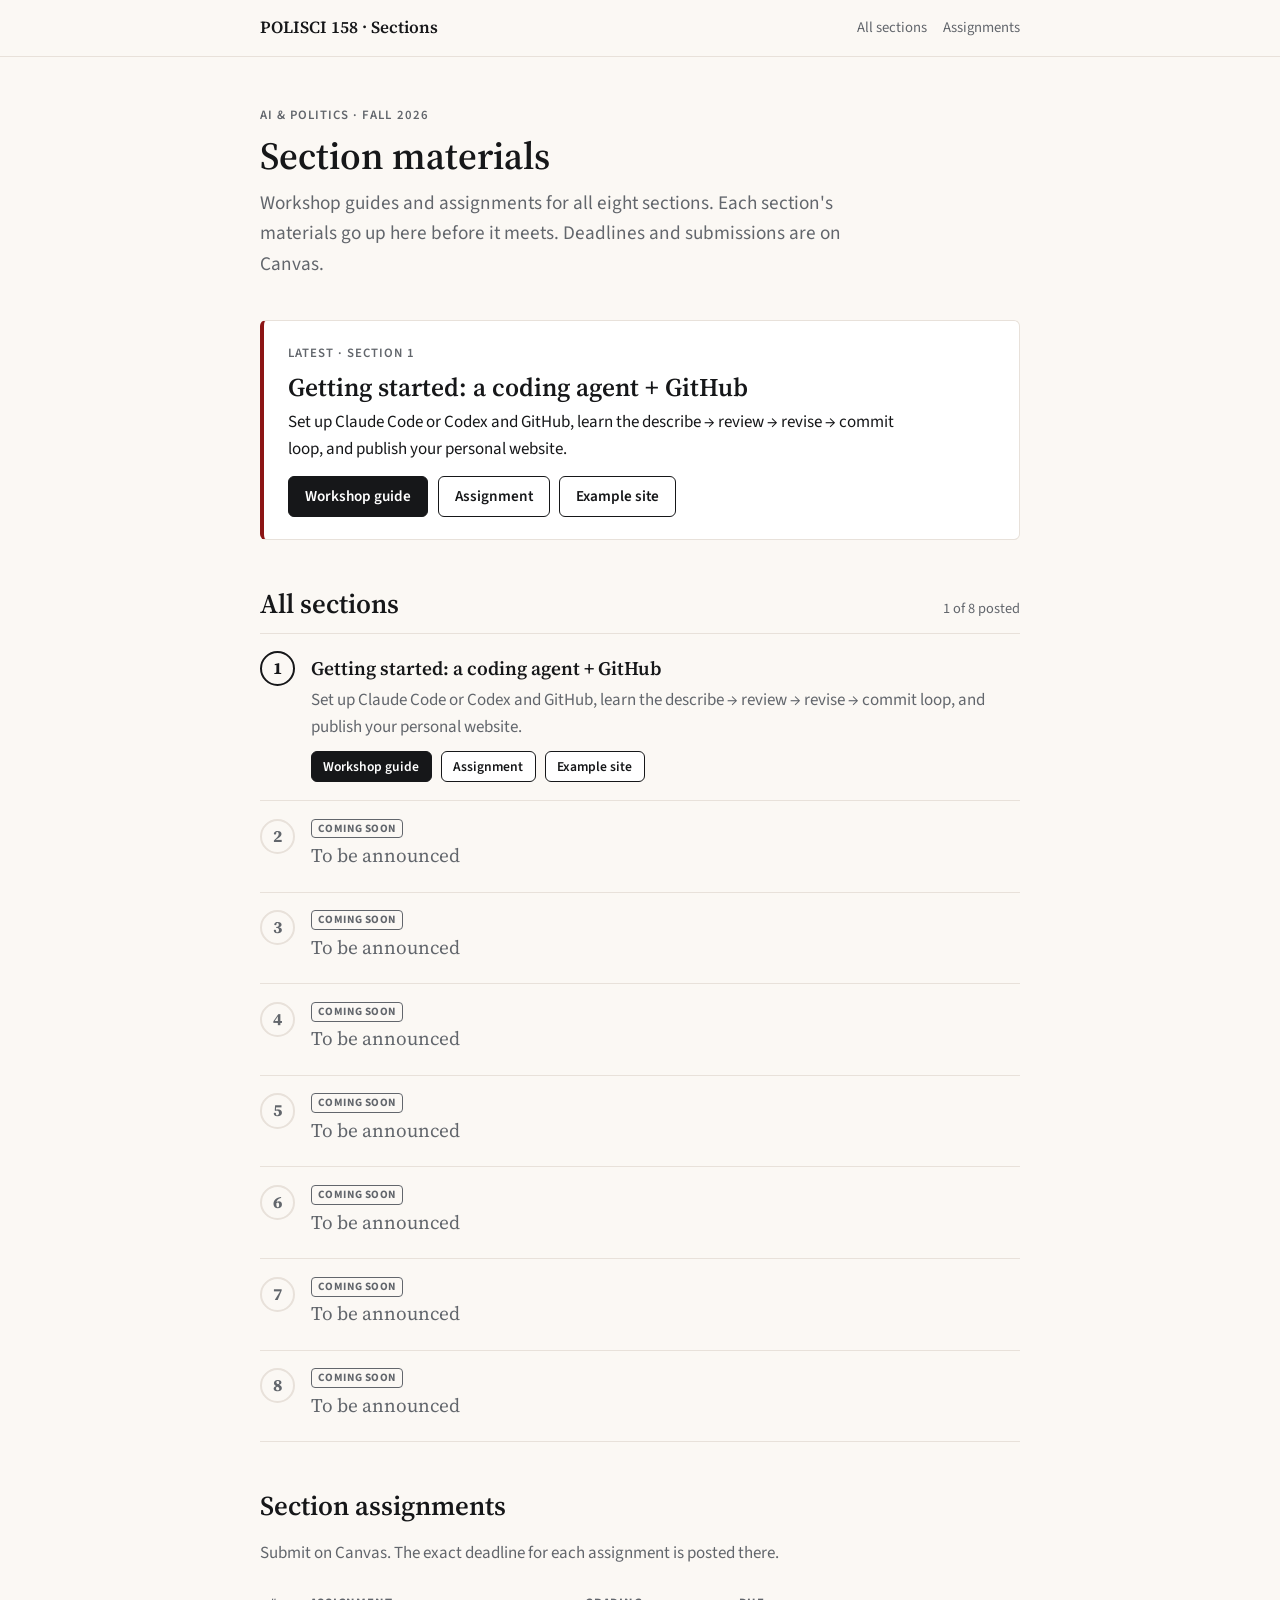
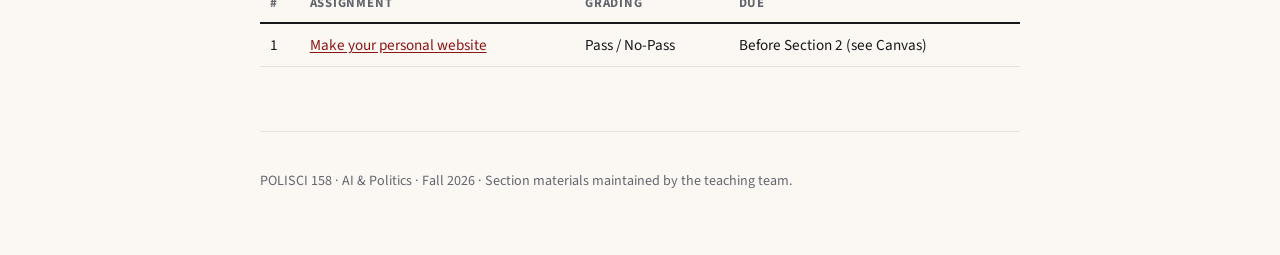
==== docs/index.html @ 3570fef5 "First Section" ====
<!DOCTYPE html>
<html lang="en">
<head>
<meta charset="utf-8">
<meta name="viewport" content="width=device-width, initial-scale=1">
<title>Sections · POLISCI 158 · AI &amp; Politics</title>
<meta name="description" content="POLISCI 158 (AI & Politics, Fall 2026) section materials: workshop guides and section assignments.">
<link rel="preconnect" href="https://fonts.googleapis.com">
<link rel="preconnect" href="https://fonts.gstatic.com" crossorigin>
<link href="https://fonts.googleapis.com/css2?family=Source+Sans+3:wght@400;600;700&family=Source+Serif+4:wght@400;600;700&display=swap" rel="stylesheet">
<link rel="stylesheet" href="assets/hub.css">
</head>
<body>

<header class="topbar">
  <div class="wrap">
    <a class="brand" href="#top">POLISCI 158 · Sections</a>
    <nav aria-label="Page sections">
      <a href="#all-sections">All sections</a>
      <a href="#assignments">Assignments</a>
    </nav>
  </div>
</header>

<main id="top" class="wrap">
  <section class="hero">
    <p class="eyebrow">AI &amp; Politics · Fall 2026</p>
    <h1>Section materials</h1>
    <p class="lede">Workshop guides and assignments for all eight sections. Each section's materials go up here before it meets. Deadlines and submissions are on Canvas.</p>
  </section>

  <section class="featured" id="featured" hidden aria-label="Latest section"></section>

  <section id="all-sections">
    <div class="list-head">
      <h2>All sections</h2>
      <span class="muted" id="count"></span>
    </div>
    <ol class="sections" id="section-list">
      <!-- Fallback if JavaScript is off; hub.js replaces this list from assets/sections.js -->
      <li class="row" id="section-1">
        <span class="num" aria-hidden="true">1</span>
        <div class="row-body">
          <h3>Getting started: a coding agent + GitHub</h3>
          <div class="btn-row">
            <a class="btn small-btn" href="section-01/index.html">Workshop guide</a>
            <a class="btn secondary small-btn" href="section-01/assignment.html">Assignment</a>
          </div>
        </div>
      </li>
    </ol>
  </section>

  <section id="assignments">
    <h2>Section assignments</h2>
    <p class="muted">Submit on Canvas. The exact deadline for each assignment is posted there.</p>
    <div class="table-scroll">
      <table>
        <thead><tr><th scope="col">#</th><th scope="col">Assignment</th><th scope="col">Grading</th><th scope="col">Due</th></tr></thead>
        <tbody id="assignment-rows">
          <tr><td>1</td><td><a href="section-01/assignment.html">Make your personal website</a></td><td>Pass / No-Pass</td><td>Before Section 2 (see Canvas)</td></tr>
        </tbody>
      </table>
    </div>
  </section>

  <footer class="site-footer">
    <p>POLISCI 158 · AI &amp; Politics · Fall 2026 · Section materials maintained by the teaching team.</p>
  </footer>
</main>

<script src="assets/sections.js"></script>
<script src="assets/hub.js"></script>
</body>
</html>
---- docs/assets/hub.css ----
/* POLISCI 158 · Section hub
   Same tokens as the Section 1 workshop site: warm neutral ground,
   near-black text, Stanford Cardinal as a restricted accent. */

:root {
  --bg: #fbf8f4;
  --surface: #ffffff;
  --fg: #161719;
  --muted: #62666c;
  --line: #e8e1da;
  --accent: #8c1515;
  --accent-soft: #f3e6e6;
  --font-heading: "Source Serif 4", Georgia, serif;
  --font-body: "Source Sans 3", system-ui, -apple-system, "Segoe UI", sans-serif;
  --radius: 6px;
}

* { box-sizing: border-box; }
html { scroll-behavior: smooth; scroll-padding-top: 4.5rem; }
body { margin: 0; background: var(--bg); color: var(--fg); font: 17px/1.6 var(--font-body); }

a { color: var(--accent); text-underline-offset: 2px; }
a:hover { text-decoration-thickness: 2px; }
a:focus-visible { outline: 3px solid var(--accent); outline-offset: 2px; }

h1, h2 { font-family: var(--font-heading); font-weight: 600; line-height: 1.2; }
h1 { font-size: 2.4rem; margin: 0 0 .5rem; }
h2 { font-size: 1.7rem; margin: 3rem 0 .75rem; }

.wrap { max-width: 50rem; margin: 0 auto; padding: 0 1.25rem; }
.muted { color: var(--muted); }
.eyebrow {
  font-size: .8rem; letter-spacing: .08em; text-transform: uppercase;
  color: var(--muted); font-weight: 600; margin: 0 0 .5rem;
}
.visually-hidden { position: absolute; width: 1px; height: 1px; overflow: hidden; clip: rect(0 0 0 0); white-space: nowrap; }

/* ---------- Top bar ---------- */
.topbar {
  position: sticky; top: 0; z-index: 10;
  background: rgba(251, 248, 244, .94);
  backdrop-filter: blur(6px);
  border-bottom: 1px solid var(--line);
}
.topbar .wrap { display: flex; align-items: center; gap: 1rem; min-height: 3.5rem; }
.topbar .brand { font-family: var(--font-heading); font-weight: 600; margin-right: auto; color: var(--fg); text-decoration: none; }
.topbar nav { display: flex; gap: 1rem; font-size: .92rem; }
.topbar nav a { color: var(--muted); text-decoration: none; }
.topbar nav a:hover { color: var(--accent); }

/* ---------- Hero ---------- */
.hero { padding: 3rem 0 .5rem; }
.hero .lede { font-size: 1.2rem; color: var(--muted); max-width: 40rem; margin: 0; }

/* ---------- Buttons ---------- */
.btn {
  display: inline-block; font: inherit; font-weight: 600; font-size: .95rem;
  padding: .45rem 1rem; border: 1px solid var(--fg); border-radius: var(--radius);
  background: var(--fg); color: #fff; text-decoration: none;
}
.btn.secondary { background: var(--surface); color: var(--fg); }
.btn:hover { opacity: .9; }
.btn.small-btn { font-size: .85rem; padding: .25rem .7rem; }
.btn-row { display: flex; gap: .6rem; flex-wrap: wrap; margin-top: .8rem; }

/* ---------- Featured card ---------- */
.featured {
  margin-top: 2rem; padding: 1.4rem 1.5rem;
  background: var(--surface); border: 1px solid var(--line); border-left: 4px solid var(--accent);
  border-radius: var(--radius);
}
.featured h2 { margin: 0 0 .4rem; font-size: 1.6rem; }
.featured .summary { margin: 0; max-width: 40rem; }

/* ---------- Section list ---------- */
.list-head { display: flex; align-items: baseline; justify-content: space-between; gap: 1rem; }
.list-head span { font-size: .9rem; }
.sections { list-style: none; padding: 0; margin: 0; }
.row { display: flex; gap: 1rem; padding: 1.1rem 0; border-top: 1px solid var(--line); }
.row:last-child { border-bottom: 1px solid var(--line); }
.row .num {
  flex: none; width: 2.2rem; height: 2.2rem; border-radius: 50%;
  display: grid; place-items: center;
  border: 2px solid var(--fg); font-family: var(--font-heading); font-weight: 700;
}
.row-body { flex: 1; min-width: 0; }
.row-head { display: flex; align-items: center; gap: .6rem; }
.row h3 { font-family: var(--font-heading); font-size: 1.2rem; font-weight: 600; margin: .1rem 0 .2rem; }
.row p { margin: 0; color: var(--muted); }
.row .btn-row { margin-top: .6rem; }
.tag {
  font-size: .7rem; font-weight: 700; letter-spacing: .05em; text-transform: uppercase;
  border: 1px solid currentColor; border-radius: 4px; padding: 0 .35rem; color: var(--muted);
}
.row.upcoming .num { border-color: var(--line); color: var(--muted); }
.row.upcoming h3 { color: var(--muted); font-weight: 400; }

/* ---------- Assignments ---------- */
.table-scroll { overflow-x: auto; }
table { width: 100%; border-collapse: collapse; font-size: .95rem; }
th, td { text-align: left; padding: .55rem .6rem; border-bottom: 1px solid var(--line); vertical-align: top; }
th { font-size: .8rem; letter-spacing: .06em; text-transform: uppercase; color: var(--muted); border-bottom: 2px solid var(--fg); }
td:first-child, th:first-child { width: 2.5rem; }

footer.site-footer { margin: 4rem 0 0; padding: 1.5rem 0 3rem; border-top: 1px solid var(--line); color: var(--muted); font-size: .88rem; }

@media (max-width: 640px) {
  h1 { font-size: 2rem; }
  .topbar nav { display: none; }
  .row .num { width: 1.9rem; height: 1.9rem; font-size: .9rem; }
}
@media print {
  .topbar { position: static; }
  .btn-row { display: none; }
}
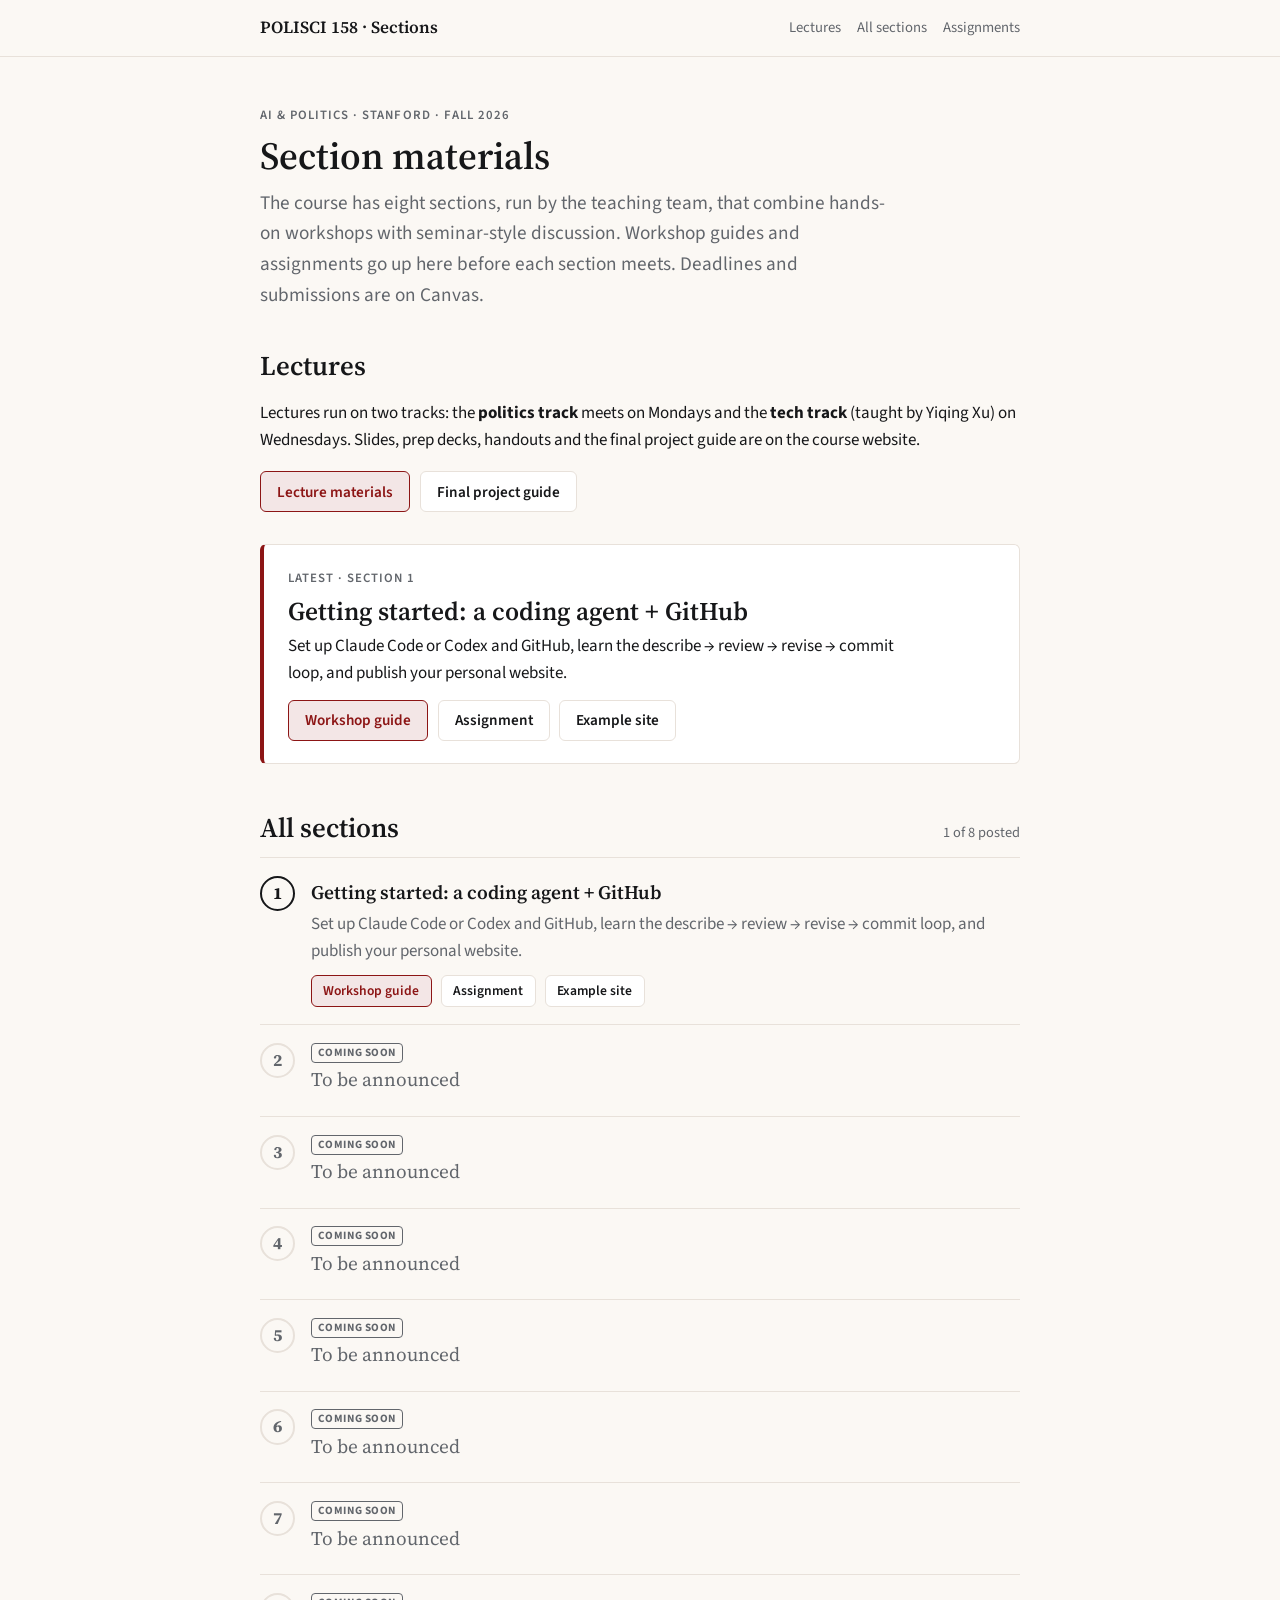
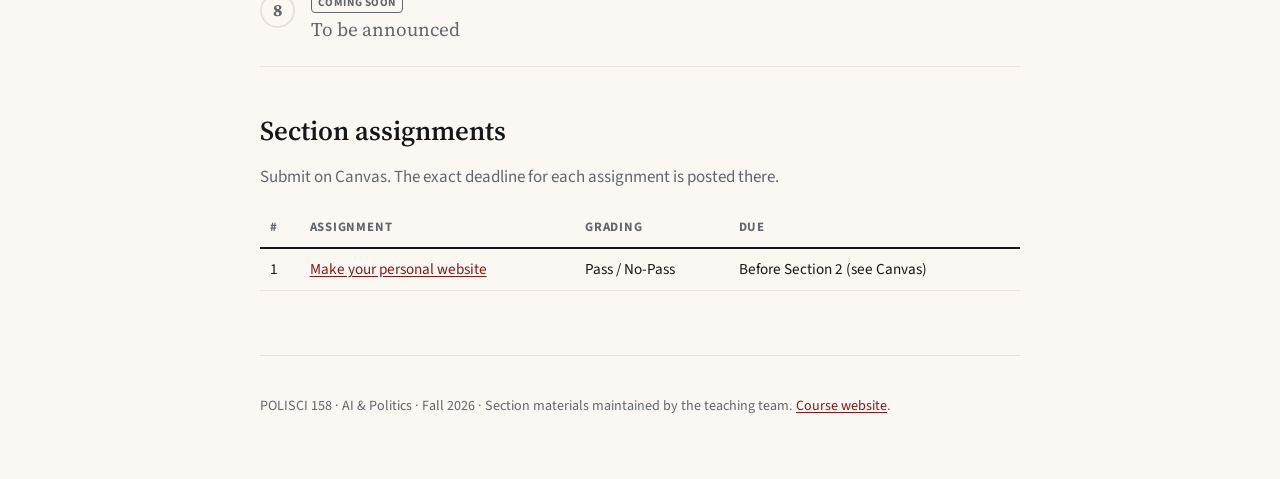
==== commit f951c2f1: "update website information" ====
--- a/docs/index.html
+++ b/docs/index.html
@@ -16,6 +16,7 @@
   <div class="wrap">
     <a class="brand" href="#top">POLISCI 158 · Sections</a>
     <nav aria-label="Page sections">
+      <a href="#course">Lectures</a>
       <a href="#all-sections">All sections</a>
       <a href="#assignments">Assignments</a>
     </nav>
@@ -24,9 +25,18 @@
 
 <main id="top" class="wrap">
   <section class="hero">
-    <p class="eyebrow">AI &amp; Politics · Fall 2026</p>
+    <p class="eyebrow">AI &amp; Politics · Stanford · Fall 2026</p>
     <h1>Section materials</h1>
-    <p class="lede">Workshop guides and assignments for all eight sections. Each section's materials go up here before it meets. Deadlines and submissions are on Canvas.</p>
+    <p class="lede">The course has eight sections, run by the teaching team, that combine hands-on workshops with seminar-style discussion. Workshop guides and assignments go up here before each section meets. Deadlines and submissions are on Canvas.</p>
+  </section>
+
+  <section id="course">
+    <h2>Lectures</h2>
+    <p>Lectures run on two tracks: the <strong>politics track</strong> meets on Mondays and the <strong>tech track</strong> (taught by Yiqing Xu) on Wednesdays. Slides, prep decks, handouts and the final project guide are on the course website.</p>
+    <div class="btn-row">
+      <a class="btn" href="https://simonepaciphd.github.io/polisci158-ai-politics/">Lecture materials</a>
+      <a class="btn secondary" href="https://simonepaciphd.github.io/polisci158-ai-politics/project/index.html">Final project guide</a>
+    </div>
   </section>
 
   <section class="featured" id="featured" hidden aria-label="Latest section"></section>
@@ -65,7 +75,7 @@
   </section>
 
   <footer class="site-footer">
-    <p>POLISCI 158 · AI &amp; Politics · Fall 2026 · Section materials maintained by the teaching team.</p>
+    <p>POLISCI 158 · AI &amp; Politics · Fall 2026 · Section materials maintained by the teaching team. <a href="https://simonepaciphd.github.io/polisci158-ai-politics/">Course website</a>.</p>
   </footer>
 </main>
 
--- a/docs/assets/hub.css
+++ b/docs/assets/hub.css
@@ -55,11 +55,13 @@
 /* ---------- Buttons ---------- */
 .btn {
   display: inline-block; font: inherit; font-weight: 600; font-size: .95rem;
-  padding: .45rem 1rem; border: 1px solid var(--fg); border-radius: var(--radius);
-  background: var(--fg); color: #fff; text-decoration: none;
+  padding: .45rem 1rem; border: 1px solid var(--accent); border-radius: var(--radius);
+  background: var(--accent-soft); color: var(--accent); text-decoration: none;
+  transition: background-color .15s, color .15s, border-color .15s;
 }
-.btn.secondary { background: var(--surface); color: var(--fg); }
-.btn:hover { opacity: .9; }
+.btn:hover { background: var(--accent); color: #fff; }
+.btn.secondary { background: var(--surface); color: var(--fg); border-color: var(--line); }
+.btn.secondary:hover { background: var(--surface); color: var(--accent); border-color: var(--accent); }
 .btn.small-btn { font-size: .85rem; padding: .25rem .7rem; }
 .btn-row { display: flex; gap: .6rem; flex-wrap: wrap; margin-top: .8rem; }
 
@@ -113,3 +115,7 @@
   .topbar { position: static; }
   .btn-row { display: none; }
 }
+
+
+/* ---------- Course section (sits between hero and featured card) ---------- */
+#course h2 { margin-top: 2rem; }
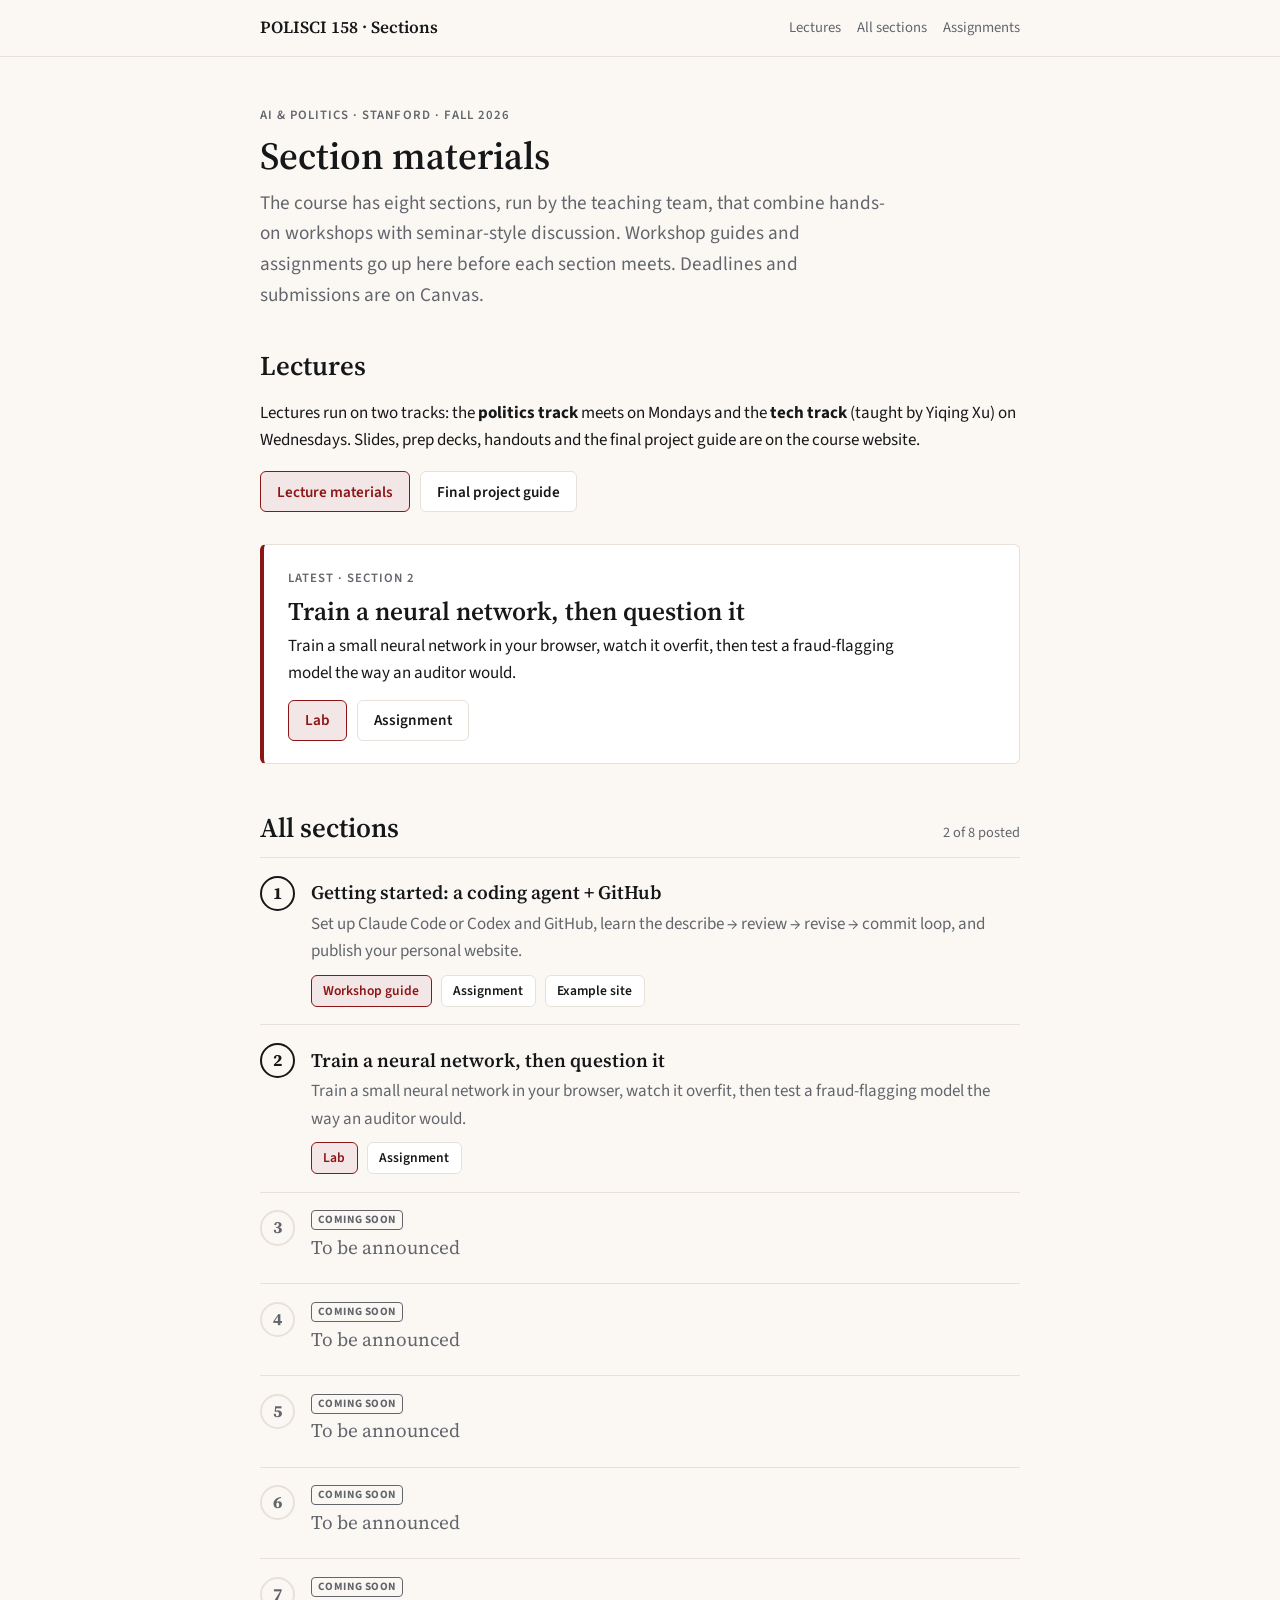
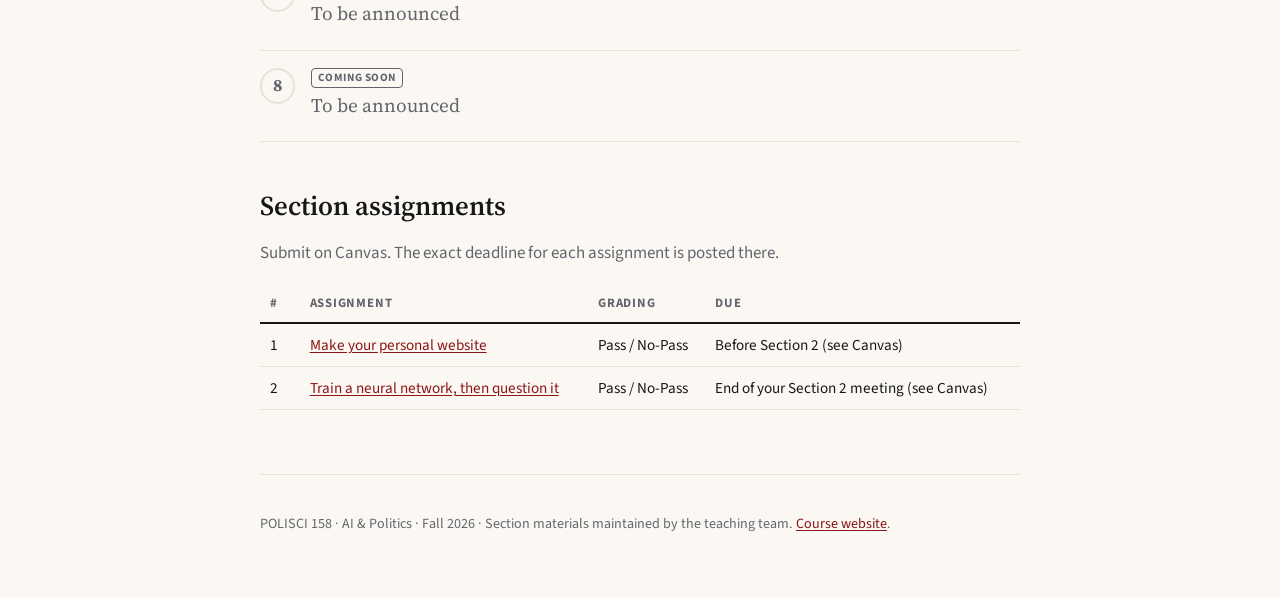
==== commit 85768970: "Add Section 2: neural network lab and assignment Co-Authored-By: Claude Opus 5.5 <noreply@anthropic." ====
--- a/docs/index.html
+++ b/docs/index.html
@@ -58,6 +58,16 @@
           </div>
         </div>
       </li>
+      <li class="row" id="section-2">
+        <span class="num" aria-hidden="true">2</span>
+        <div class="row-body">
+          <h3>Train a neural network, then question it</h3>
+          <div class="btn-row">
+            <a class="btn small-btn" href="section-02/index.html">Lab</a>
+            <a class="btn secondary small-btn" href="section-02/assignment.html">Assignment</a>
+          </div>
+        </div>
+      </li>
     </ol>
   </section>
 
@@ -69,6 +79,7 @@
         <thead><tr><th scope="col">#</th><th scope="col">Assignment</th><th scope="col">Grading</th><th scope="col">Due</th></tr></thead>
         <tbody id="assignment-rows">
           <tr><td>1</td><td><a href="section-01/assignment.html">Make your personal website</a></td><td>Pass / No-Pass</td><td>Before Section 2 (see Canvas)</td></tr>
+          <tr><td>2</td><td><a href="section-02/assignment.html">Train a neural network, then question it</a></td><td>Pass / No-Pass</td><td>End of your Section 2 meeting (see Canvas)</td></tr>
         </tbody>
       </table>
     </div>
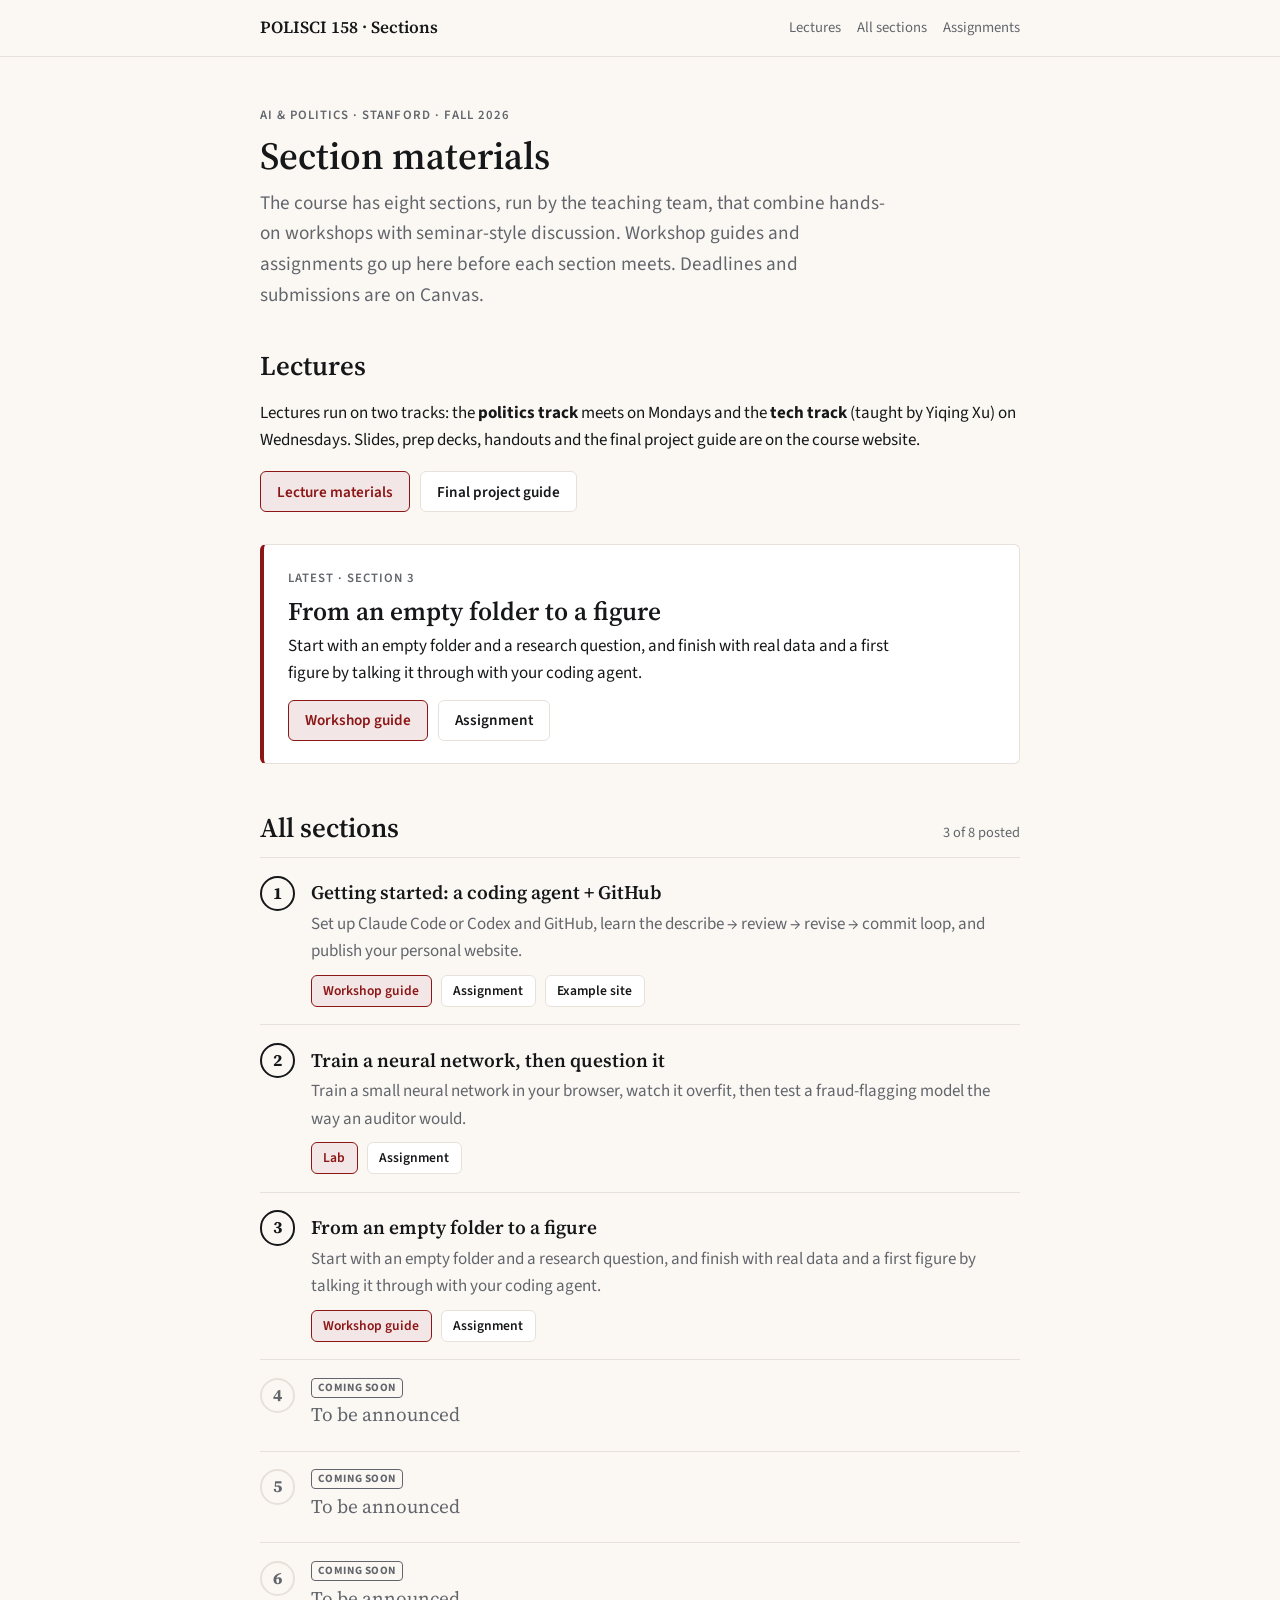
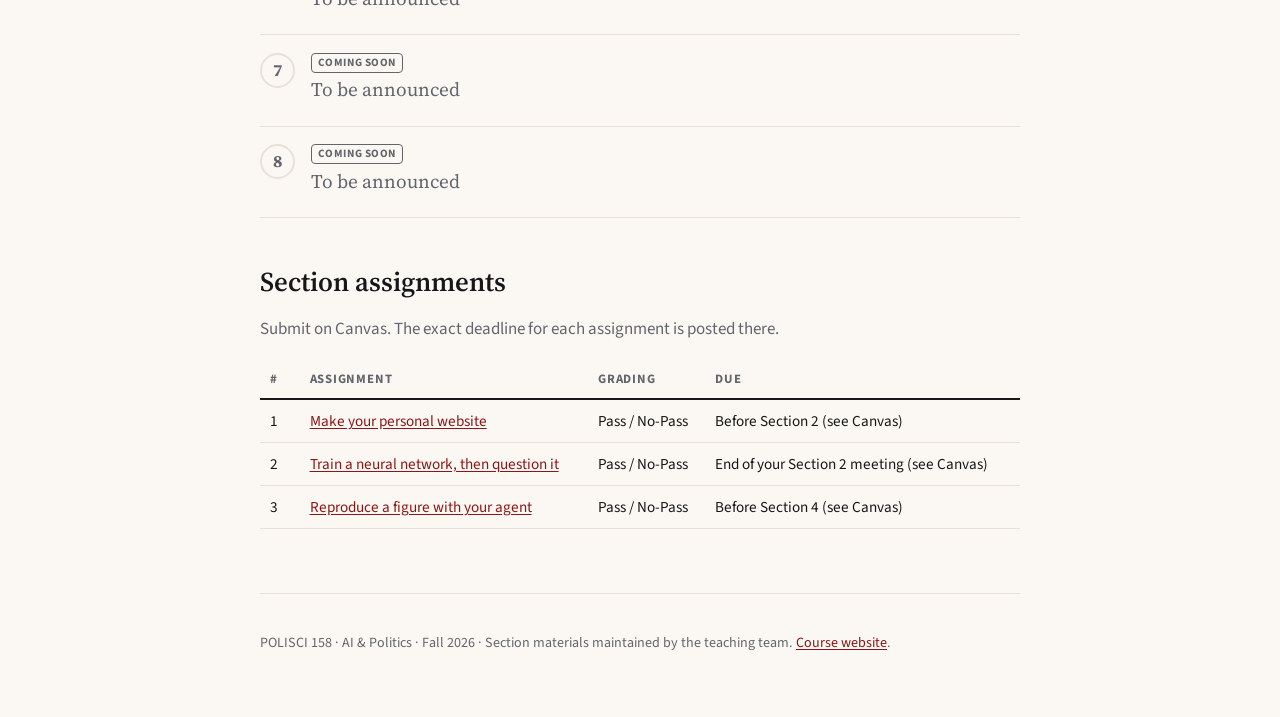
==== commit 4a4fb2a8: "Section 3" ====
--- a/docs/index.html
+++ b/docs/index.html
@@ -68,6 +68,16 @@
           </div>
         </div>
       </li>
+      <li class="row" id="section-3">
+        <span class="num" aria-hidden="true">3</span>
+        <div class="row-body">
+          <h3>From an empty folder to a figure</h3>
+          <div class="btn-row">
+            <a class="btn small-btn" href="section-03/index.html">Workshop guide</a>
+            <a class="btn secondary small-btn" href="section-03/assignment.html">Assignment</a>
+          </div>
+        </div>
+      </li>
     </ol>
   </section>
 
@@ -80,6 +90,7 @@
         <tbody id="assignment-rows">
           <tr><td>1</td><td><a href="section-01/assignment.html">Make your personal website</a></td><td>Pass / No-Pass</td><td>Before Section 2 (see Canvas)</td></tr>
           <tr><td>2</td><td><a href="section-02/assignment.html">Train a neural network, then question it</a></td><td>Pass / No-Pass</td><td>End of your Section 2 meeting (see Canvas)</td></tr>
+          <tr><td>3</td><td><a href="section-03/assignment.html">Reproduce a figure with your agent</a></td><td>Pass / No-Pass</td><td>Before Section 4 (see Canvas)</td></tr>
         </tbody>
       </table>
     </div>
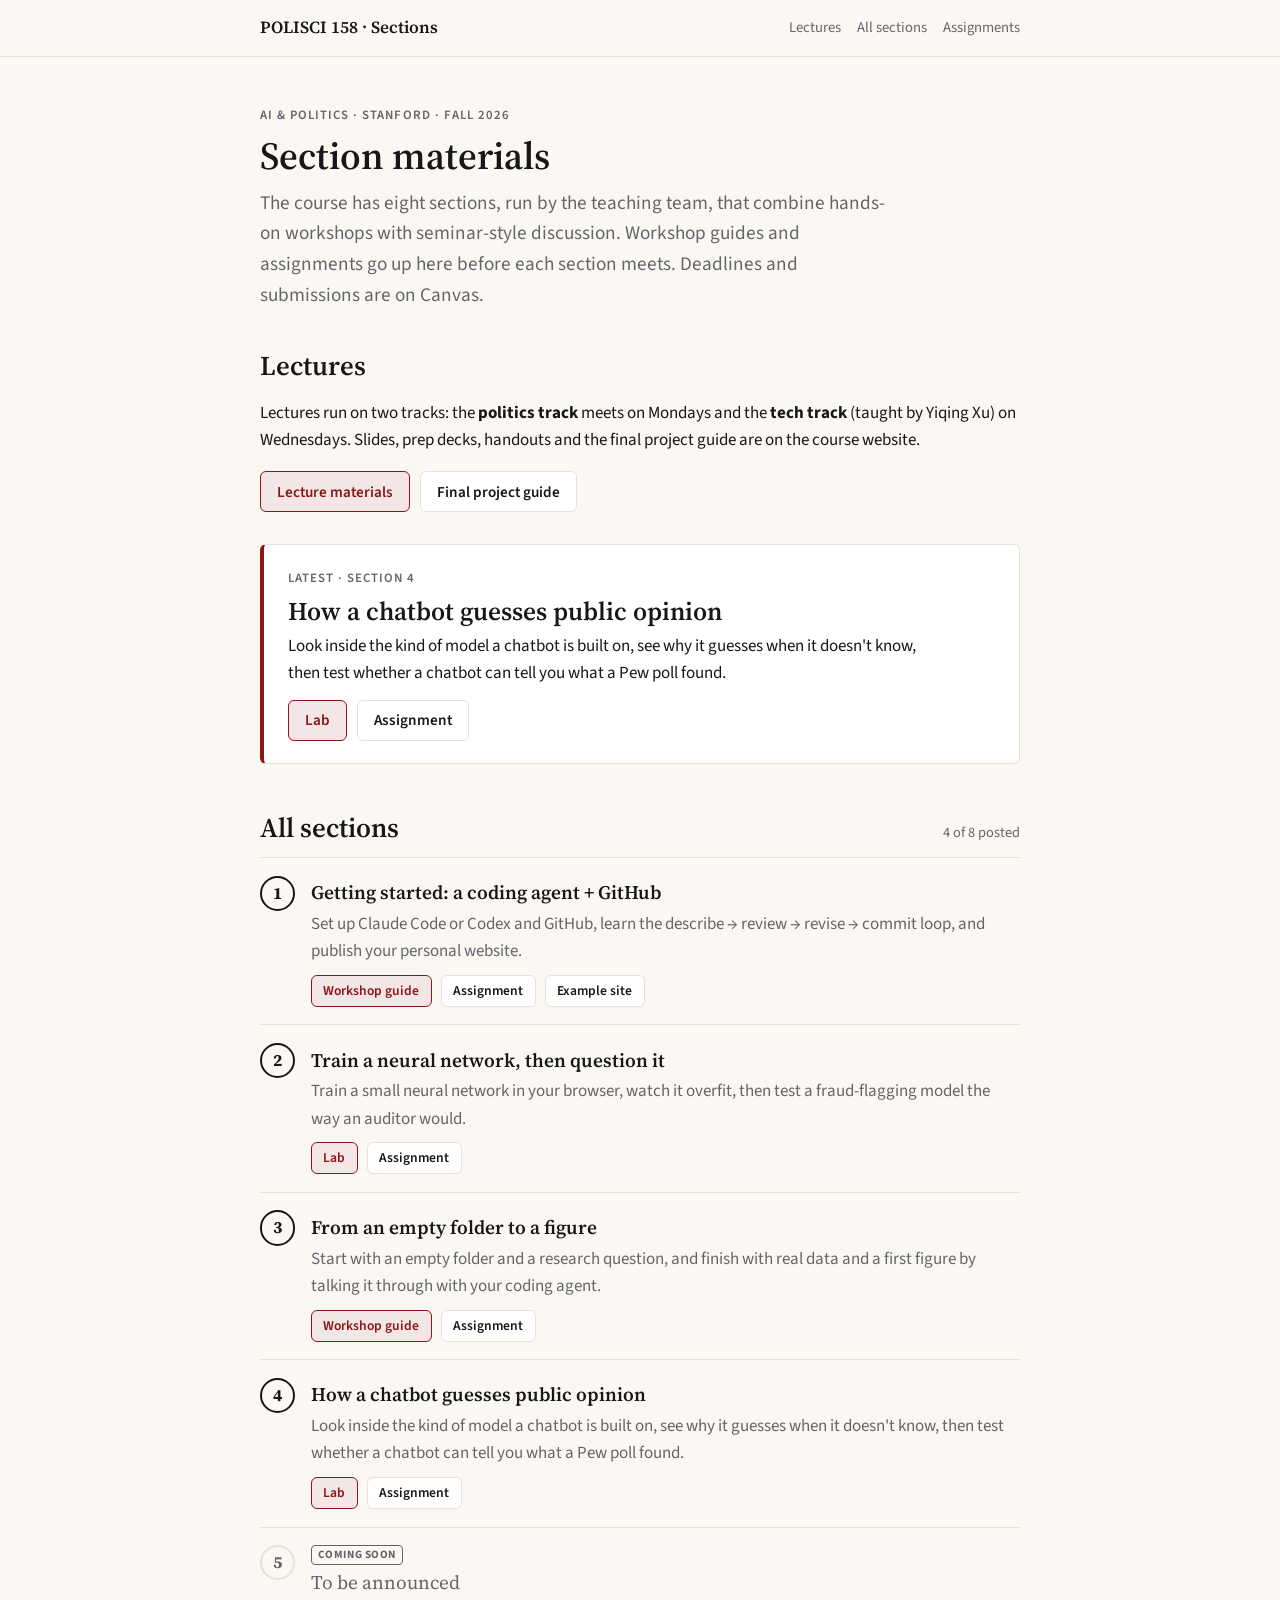
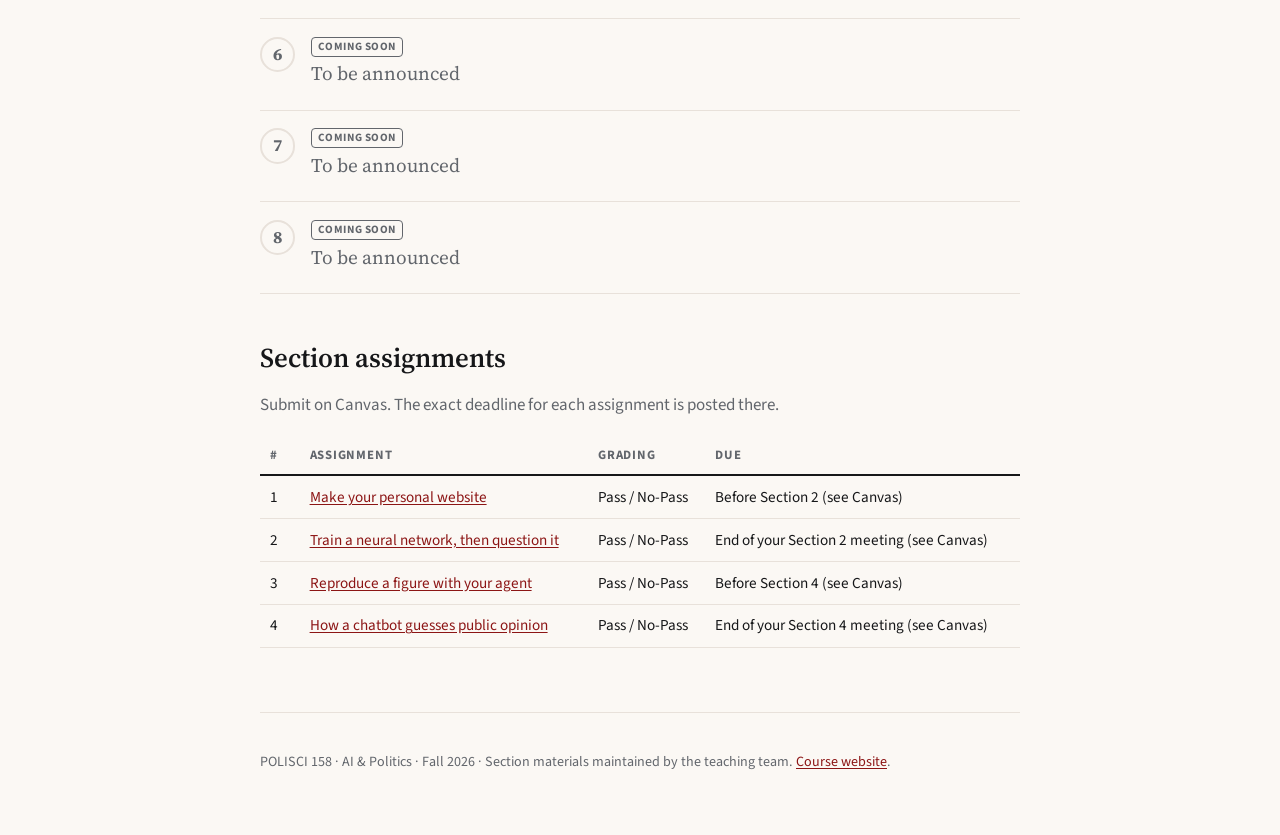
==== commit 27b4a683: "Add Section 4: chatbot and public opinion lab and assignment Co-Authored-By: Claude Opus 5.5 <norepl" ====
--- a/docs/index.html
+++ b/docs/index.html
@@ -78,6 +78,16 @@
           </div>
         </div>
       </li>
+      <li class="row" id="section-4">
+        <span class="num" aria-hidden="true">4</span>
+        <div class="row-body">
+          <h3>How a chatbot guesses public opinion</h3>
+          <div class="btn-row">
+            <a class="btn small-btn" href="section-04/index.html">Lab</a>
+            <a class="btn secondary small-btn" href="section-04/assignment.html">Assignment</a>
+          </div>
+        </div>
+      </li>
     </ol>
   </section>
 
@@ -91,6 +101,7 @@
           <tr><td>1</td><td><a href="section-01/assignment.html">Make your personal website</a></td><td>Pass / No-Pass</td><td>Before Section 2 (see Canvas)</td></tr>
           <tr><td>2</td><td><a href="section-02/assignment.html">Train a neural network, then question it</a></td><td>Pass / No-Pass</td><td>End of your Section 2 meeting (see Canvas)</td></tr>
           <tr><td>3</td><td><a href="section-03/assignment.html">Reproduce a figure with your agent</a></td><td>Pass / No-Pass</td><td>Before Section 4 (see Canvas)</td></tr>
+          <tr><td>4</td><td><a href="section-04/assignment.html">How a chatbot guesses public opinion</a></td><td>Pass / No-Pass</td><td>End of your Section 4 meeting (see Canvas)</td></tr>
         </tbody>
       </table>
     </div>
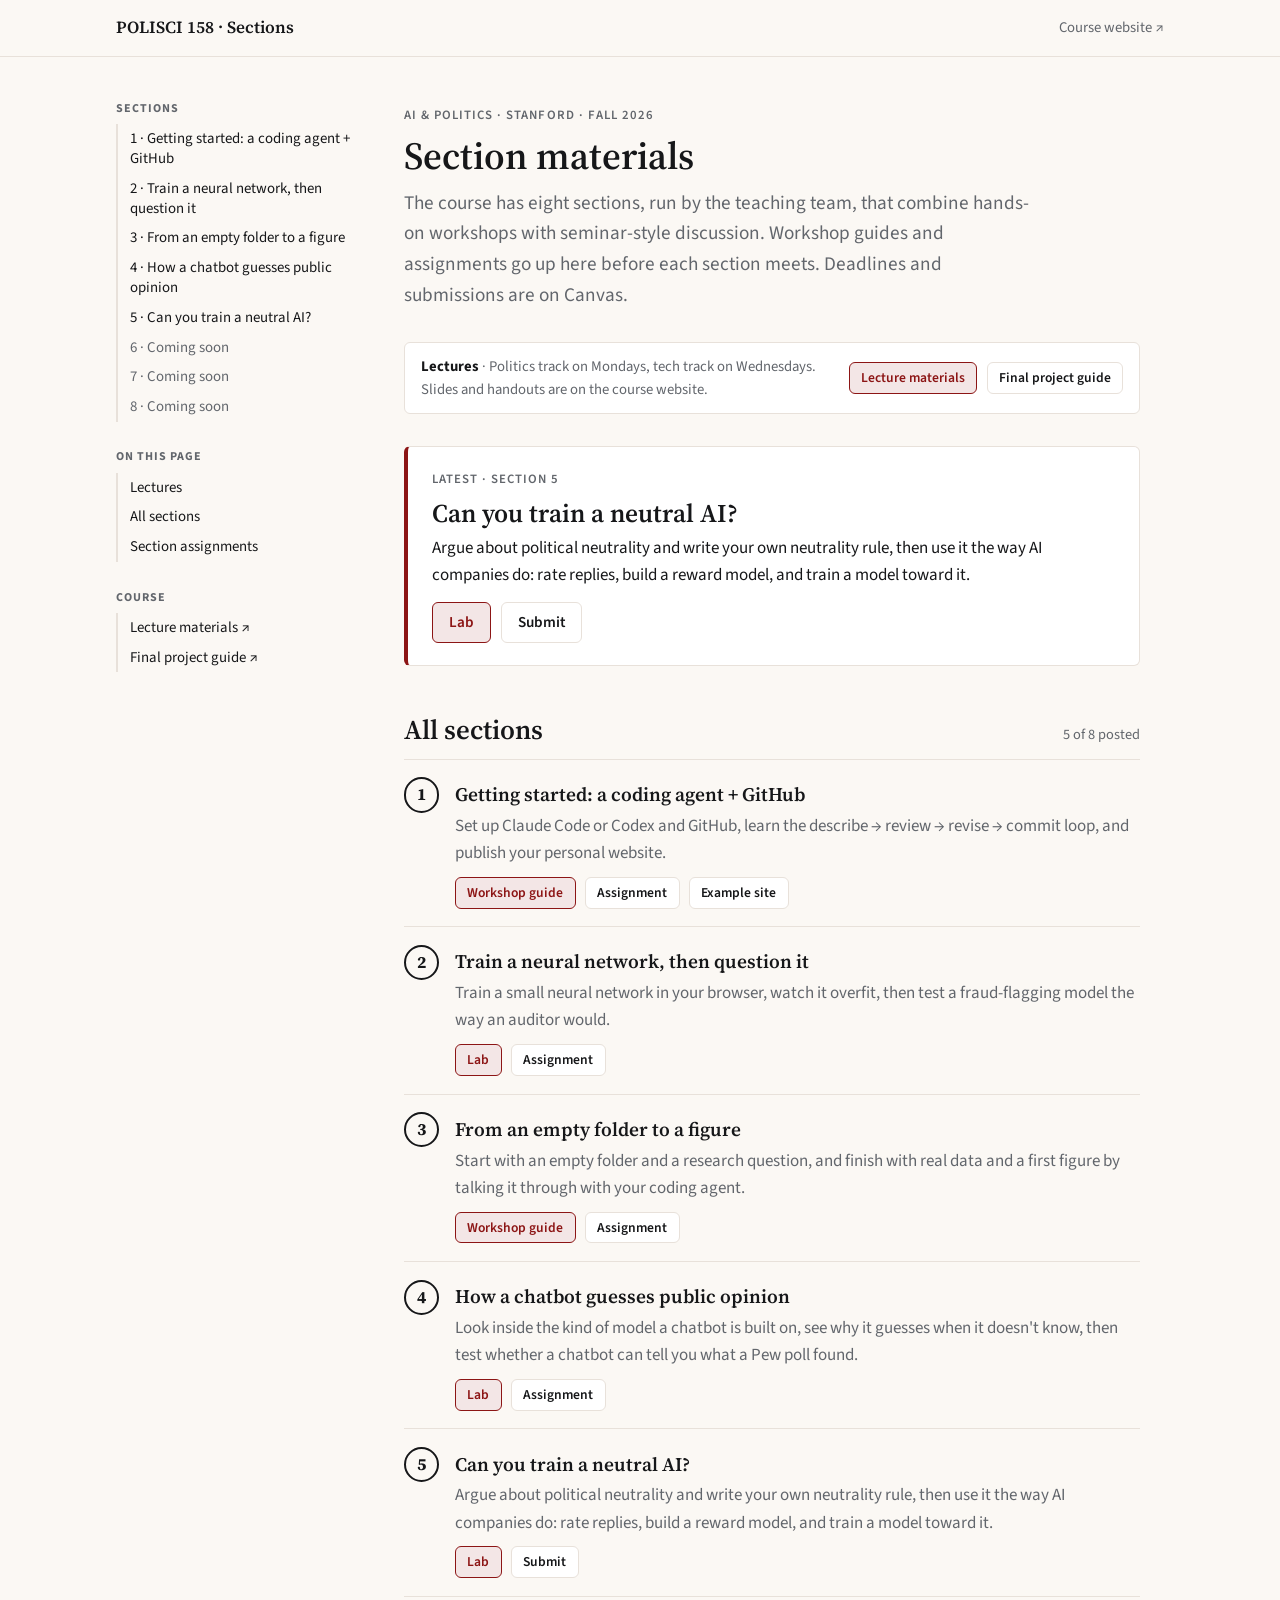
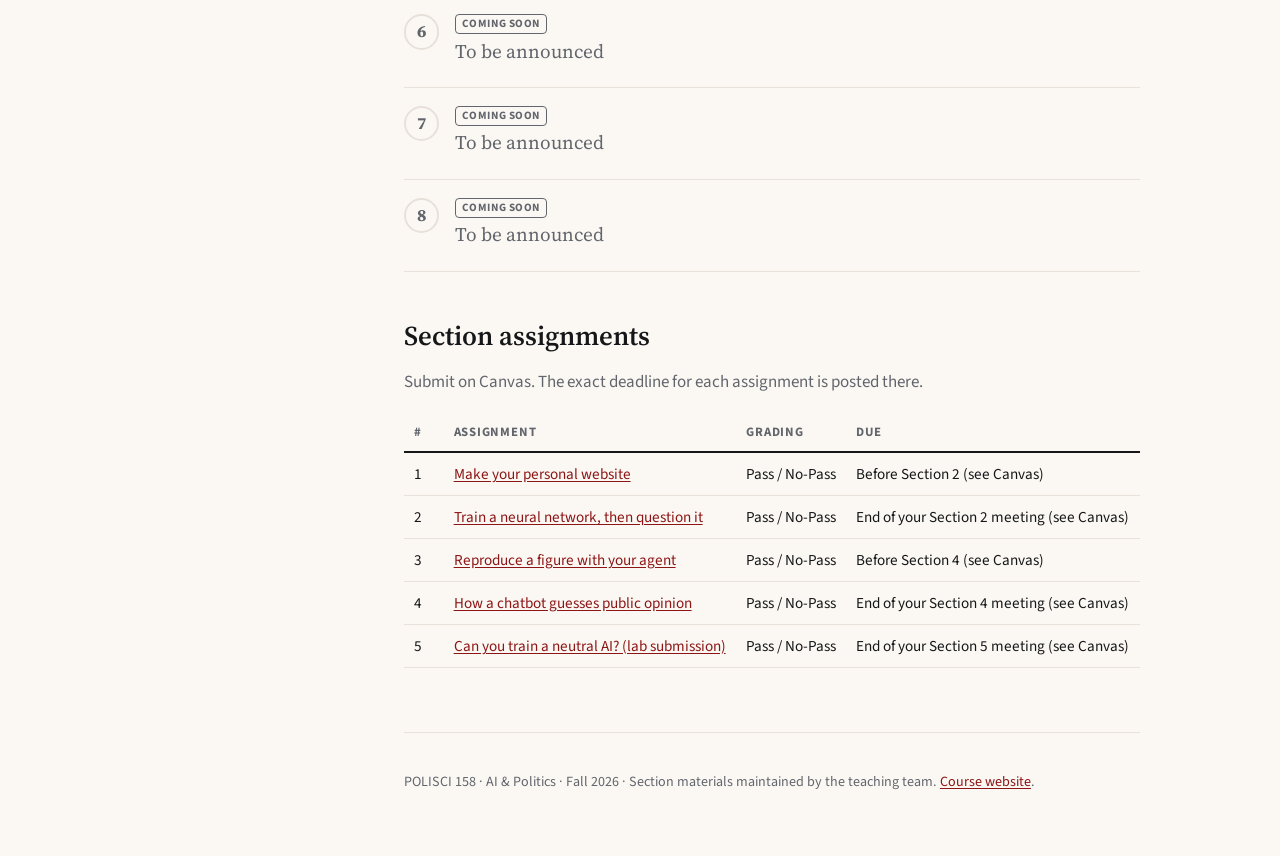
==== commit 316e9979: "Add Section 5 lab; redesign hub with left navigation - Hub: sticky left sidebar (sections, on-page l" ====
--- a/docs/index.html
+++ b/docs/index.html
@@ -15,102 +15,91 @@
 <header class="topbar">
   <div class="wrap">
     <a class="brand" href="#top">POLISCI 158 · Sections</a>
-    <nav aria-label="Page sections">
-      <a href="#course">Lectures</a>
-      <a href="#all-sections">All sections</a>
-      <a href="#assignments">Assignments</a>
-    </nav>
+    <a class="topbar-link" href="https://simonepaciphd.github.io/polisci158-ai-politics/">Course website ↗</a>
   </div>
 </header>
 
-<main id="top" class="wrap">
-  <section class="hero">
-    <p class="eyebrow">AI &amp; Politics · Stanford · Fall 2026</p>
-    <h1>Section materials</h1>
-    <p class="lede">The course has eight sections, run by the teaching team, that combine hands-on workshops with seminar-style discussion. Workshop guides and assignments go up here before each section meets. Deadlines and submissions are on Canvas.</p>
-  </section>
+<div class="wrap layout">
+  <!-- Left: navigation. hub.js fills the section list from assets/sections.js -->
+  <nav class="sidenav" aria-label="Site">
+    <p class="nav-group">Sections</p>
+    <ul id="nav-sections">
+      <li><a href="section-01/index.html">1 · Getting started: a coding agent + GitHub</a></li>
+      <li><a href="section-02/index.html">2 · Train a neural network, then question it</a></li>
+      <li><a href="section-03/index.html">3 · From an empty folder to a figure</a></li>
+      <li><a href="section-04/index.html">4 · How a chatbot guesses public opinion</a></li>
+      <li><a href="section-05/index.html">5 · Can you train a neutral AI?</a></li>
+    </ul>
 
-  <section id="course">
-    <h2>Lectures</h2>
-    <p>Lectures run on two tracks: the <strong>politics track</strong> meets on Mondays and the <strong>tech track</strong> (taught by Yiqing Xu) on Wednesdays. Slides, prep decks, handouts and the final project guide are on the course website.</p>
-    <div class="btn-row">
-      <a class="btn" href="https://simonepaciphd.github.io/polisci158-ai-politics/">Lecture materials</a>
-      <a class="btn secondary" href="https://simonepaciphd.github.io/polisci158-ai-politics/project/index.html">Final project guide</a>
-    </div>
-  </section>
+    <p class="nav-group">On this page</p>
+    <ul>
+      <li><a href="#course">Lectures</a></li>
+      <li><a href="#all-sections">All sections</a></li>
+      <li><a href="#assignments">Section assignments</a></li>
+    </ul>
 
-  <section class="featured" id="featured" hidden aria-label="Latest section"></section>
+    <p class="nav-group">Course</p>
+    <ul>
+      <li><a href="https://simonepaciphd.github.io/polisci158-ai-politics/">Lecture materials ↗</a></li>
+      <li><a href="https://simonepaciphd.github.io/polisci158-ai-politics/project/index.html">Final project guide ↗</a></li>
+    </ul>
+  </nav>
 
-  <section id="all-sections">
-    <div class="list-head">
-      <h2>All sections</h2>
-      <span class="muted" id="count"></span>
-    </div>
-    <ol class="sections" id="section-list">
-      <!-- Fallback if JavaScript is off; hub.js replaces this list from assets/sections.js -->
-      <li class="row" id="section-1">
-        <span class="num" aria-hidden="true">1</span>
-        <div class="row-body">
-          <h3>Getting started: a coding agent + GitHub</h3>
-          <div class="btn-row">
-            <a class="btn small-btn" href="section-01/index.html">Workshop guide</a>
-            <a class="btn secondary small-btn" href="section-01/assignment.html">Assignment</a>
-          </div>
-        </div>
-      </li>
-      <li class="row" id="section-2">
-        <span class="num" aria-hidden="true">2</span>
-        <div class="row-body">
-          <h3>Train a neural network, then question it</h3>
-          <div class="btn-row">
-            <a class="btn small-btn" href="section-02/index.html">Lab</a>
-            <a class="btn secondary small-btn" href="section-02/assignment.html">Assignment</a>
-          </div>
-        </div>
-      </li>
-      <li class="row" id="section-3">
-        <span class="num" aria-hidden="true">3</span>
-        <div class="row-body">
-          <h3>From an empty folder to a figure</h3>
-          <div class="btn-row">
-            <a class="btn small-btn" href="section-03/index.html">Workshop guide</a>
-            <a class="btn secondary small-btn" href="section-03/assignment.html">Assignment</a>
-          </div>
-        </div>
-      </li>
-      <li class="row" id="section-4">
-        <span class="num" aria-hidden="true">4</span>
-        <div class="row-body">
-          <h3>How a chatbot guesses public opinion</h3>
-          <div class="btn-row">
-            <a class="btn small-btn" href="section-04/index.html">Lab</a>
-            <a class="btn secondary small-btn" href="section-04/assignment.html">Assignment</a>
-          </div>
-        </div>
-      </li>
-    </ol>
-  </section>
+  <!-- Right: content -->
+  <main id="top">
+    <section class="hero">
+      <p class="eyebrow">AI &amp; Politics · Stanford · Fall 2026</p>
+      <h1>Section materials</h1>
+      <p class="lede">The course has eight sections, run by the teaching team, that combine hands-on workshops with seminar-style discussion. Workshop guides and assignments go up here before each section meets. Deadlines and submissions are on Canvas.</p>
+    </section>
 
-  <section id="assignments">
-    <h2>Section assignments</h2>
-    <p class="muted">Submit on Canvas. The exact deadline for each assignment is posted there.</p>
-    <div class="table-scroll">
-      <table>
-        <thead><tr><th scope="col">#</th><th scope="col">Assignment</th><th scope="col">Grading</th><th scope="col">Due</th></tr></thead>
-        <tbody id="assignment-rows">
-          <tr><td>1</td><td><a href="section-01/assignment.html">Make your personal website</a></td><td>Pass / No-Pass</td><td>Before Section 2 (see Canvas)</td></tr>
-          <tr><td>2</td><td><a href="section-02/assignment.html">Train a neural network, then question it</a></td><td>Pass / No-Pass</td><td>End of your Section 2 meeting (see Canvas)</td></tr>
-          <tr><td>3</td><td><a href="section-03/assignment.html">Reproduce a figure with your agent</a></td><td>Pass / No-Pass</td><td>Before Section 4 (see Canvas)</td></tr>
-          <tr><td>4</td><td><a href="section-04/assignment.html">How a chatbot guesses public opinion</a></td><td>Pass / No-Pass</td><td>End of your Section 4 meeting (see Canvas)</td></tr>
-        </tbody>
-      </table>
-    </div>
-  </section>
+    <section id="course" class="lectures" aria-labelledby="course-h">
+      <p><strong id="course-h">Lectures</strong> · Politics track on Mondays, tech track on Wednesdays. Slides and handouts are on the course website.</p>
+      <div class="btn-row">
+        <a class="btn small-btn" href="https://simonepaciphd.github.io/polisci158-ai-politics/">Lecture materials</a>
+        <a class="btn secondary small-btn" href="https://simonepaciphd.github.io/polisci158-ai-politics/project/index.html">Final project guide</a>
+      </div>
+    </section>
 
-  <footer class="site-footer">
-    <p>POLISCI 158 · AI &amp; Politics · Fall 2026 · Section materials maintained by the teaching team. <a href="https://simonepaciphd.github.io/polisci158-ai-politics/">Course website</a>.</p>
-  </footer>
-</main>
+    <section class="featured" id="featured" hidden aria-label="Latest section"></section>
+
+    <section id="all-sections">
+      <div class="list-head">
+        <h2>All sections</h2>
+        <span class="muted" id="count"></span>
+      </div>
+      <ol class="sections" id="section-list">
+        <!-- Fallback if JavaScript is off; hub.js replaces this list from assets/sections.js -->
+        <li class="row"><span class="num" aria-hidden="true">1</span><div class="row-body"><h3><a href="section-01/index.html">Getting started: a coding agent + GitHub</a></h3></div></li>
+        <li class="row"><span class="num" aria-hidden="true">2</span><div class="row-body"><h3><a href="section-02/index.html">Train a neural network, then question it</a></h3></div></li>
+        <li class="row"><span class="num" aria-hidden="true">3</span><div class="row-body"><h3><a href="section-03/index.html">From an empty folder to a figure</a></h3></div></li>
+        <li class="row"><span class="num" aria-hidden="true">4</span><div class="row-body"><h3><a href="section-04/index.html">How a chatbot guesses public opinion</a></h3></div></li>
+        <li class="row"><span class="num" aria-hidden="true">5</span><div class="row-body"><h3><a href="section-05/index.html">Can you train a neutral AI?</a></h3></div></li>
+      </ol>
+    </section>
+
+    <section id="assignments">
+      <h2>Section assignments</h2>
+      <p class="muted">Submit on Canvas. The exact deadline for each assignment is posted there.</p>
+      <div class="table-scroll">
+        <table>
+          <thead><tr><th scope="col">#</th><th scope="col">Assignment</th><th scope="col">Grading</th><th scope="col">Due</th></tr></thead>
+          <tbody id="assignment-rows">
+            <tr><td>1</td><td><a href="section-01/assignment.html">Make your personal website</a></td><td>Pass / No-Pass</td><td>Before Section 2 (see Canvas)</td></tr>
+            <tr><td>2</td><td><a href="section-02/assignment.html">Train a neural network, then question it</a></td><td>Pass / No-Pass</td><td>End of your Section 2 meeting (see Canvas)</td></tr>
+            <tr><td>3</td><td><a href="section-03/assignment.html">Reproduce a figure with your agent</a></td><td>Pass / No-Pass</td><td>Before Section 4 (see Canvas)</td></tr>
+            <tr><td>4</td><td><a href="section-04/assignment.html">How a chatbot guesses public opinion</a></td><td>Pass / No-Pass</td><td>End of your Section 4 meeting (see Canvas)</td></tr>
+            <tr><td>5</td><td><a href="section-05/index.html#submit">Can you train a neutral AI? (lab submission)</a></td><td>Pass / No-Pass</td><td>End of your Section 5 meeting (see Canvas)</td></tr>
+          </tbody>
+        </table>
+      </div>
+    </section>
+
+    <footer class="site-footer">
+      <p>POLISCI 158 · AI &amp; Politics · Fall 2026 · Section materials maintained by the teaching team. <a href="https://simonepaciphd.github.io/polisci158-ai-politics/">Course website</a>.</p>
+    </footer>
+  </main>
+</div>
 
 <script src="assets/sections.js"></script>
 <script src="assets/hub.js"></script>
--- a/docs/assets/hub.css
+++ b/docs/assets/hub.css
@@ -27,7 +27,7 @@
 h1 { font-size: 2.4rem; margin: 0 0 .5rem; }
 h2 { font-size: 1.7rem; margin: 3rem 0 .75rem; }
 
-.wrap { max-width: 50rem; margin: 0 auto; padding: 0 1.25rem; }
+.wrap { max-width: 68rem; margin: 0 auto; padding: 0 1.25rem; }
 .muted { color: var(--muted); }
 .eyebrow {
   font-size: .8rem; letter-spacing: .08em; text-transform: uppercase;
@@ -47,6 +47,31 @@
 .topbar nav { display: flex; gap: 1rem; font-size: .92rem; }
 .topbar nav a { color: var(--muted); text-decoration: none; }
 .topbar nav a:hover { color: var(--accent); }
+
+.topbar-link { color: var(--muted); text-decoration: none; font-size: .92rem; }
+.topbar-link:hover { color: var(--accent); }
+
+/* ---------- Layout: navigation left, content right ---------- */
+.layout { display: grid; grid-template-columns: 15rem minmax(0, 1fr); column-gap: 3rem; }
+.layout > main { min-width: 0; max-width: 46rem; }
+
+.sidenav {
+  position: sticky; top: 3.5rem; align-self: start;
+  max-height: calc(100vh - 3.5rem); overflow-y: auto;
+  padding: 2.6rem 0 2rem;
+}
+.sidenav ul { list-style: none; margin: 0 0 1.6rem; padding: 0; }
+.sidenav li { margin: 0; }
+.sidenav li a, .sidenav li span {
+  display: block; padding: .3rem 0 .3rem .75rem; border-left: 2px solid var(--line);
+  color: var(--fg); text-decoration: none; font-size: .93rem; line-height: 1.35;
+}
+.sidenav li span.muted { color: var(--muted); }
+.sidenav li a:hover { color: var(--accent); border-left-color: var(--accent); }
+.nav-group {
+  margin: 0 0 .4rem; font-size: .75rem; font-weight: 700; letter-spacing: .08em;
+  text-transform: uppercase; color: var(--muted);
+}
 
 /* ---------- Hero ---------- */
 .hero { padding: 3rem 0 .5rem; }
@@ -106,16 +131,30 @@
 
 footer.site-footer { margin: 4rem 0 0; padding: 1.5rem 0 3rem; border-top: 1px solid var(--line); color: var(--muted); font-size: .88rem; }
 
+@media (max-width: 899px) {
+  /* Navigation moves below the content on narrow screens */
+  .layout { grid-template-columns: minmax(0, 1fr); }
+  .sidenav { position: static; max-height: none; order: 2; padding: 1.5rem 0 1rem; border-top: 1px solid var(--line); }
+  .sidenav li a, .sidenav li span { padding-block: .55rem; }
+}
 @media (max-width: 640px) {
   h1 { font-size: 2rem; }
-  .topbar nav { display: none; }
   .row .num { width: 1.9rem; height: 1.9rem; font-size: .9rem; }
 }
 @media print {
   .topbar { position: static; }
+  .sidenav { display: none; }
   .btn-row { display: none; }
 }
 
 
-/* ---------- Course section (sits between hero and featured card) ---------- */
-#course h2 { margin-top: 2rem; }
+/* ---------- Lectures: one compact strip between hero and featured card ---------- */
+.lectures {
+  display: flex; flex-wrap: wrap; align-items: center; gap: .5rem 1.25rem;
+  margin-top: 1.5rem; padding: .7rem 1rem;
+  border: 1px solid var(--line); border-radius: var(--radius); background: var(--surface);
+  font-size: .92rem;
+}
+.lectures p { margin: 0; flex: 1 1 18rem; color: var(--muted); }
+.lectures strong { color: var(--fg); }
+.lectures .btn-row { margin: 0; }
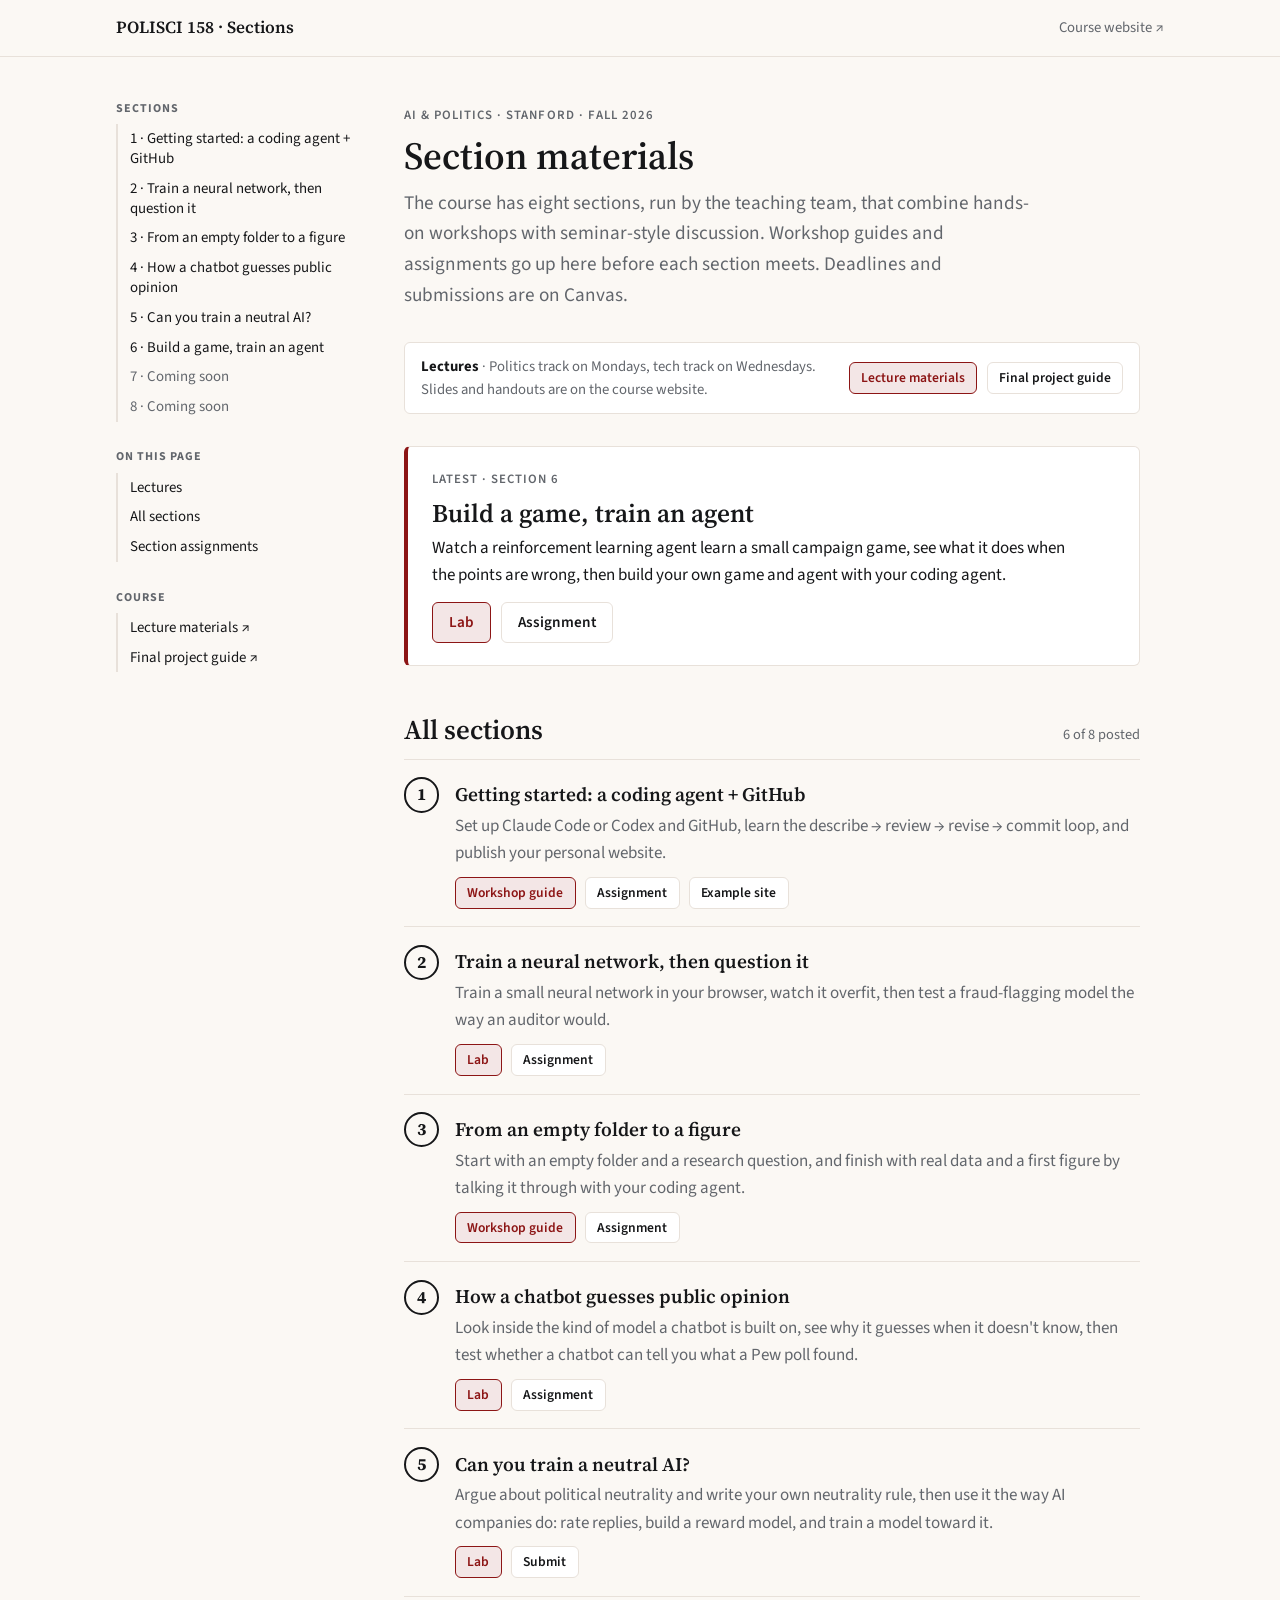
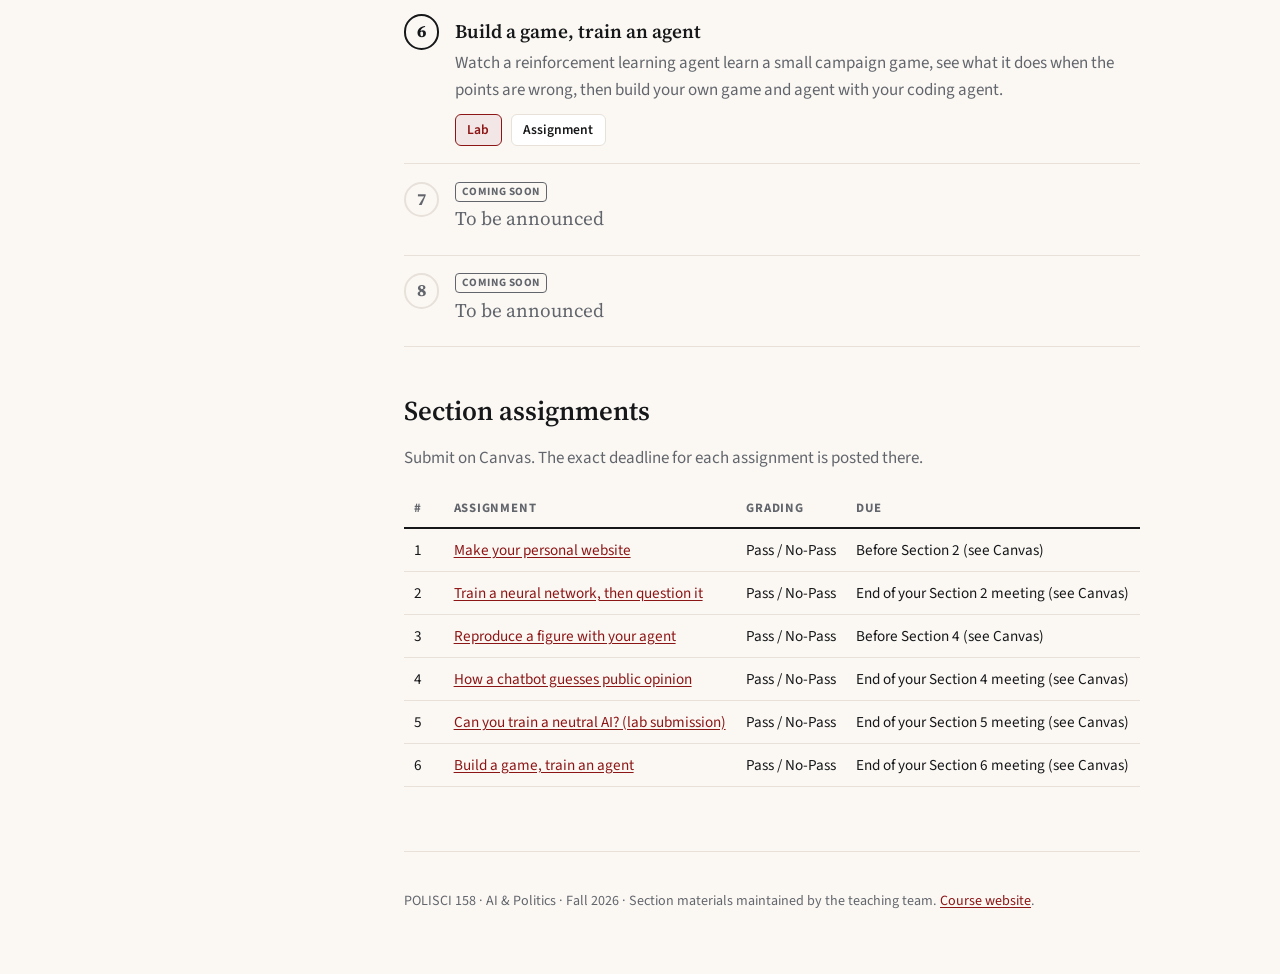
==== commit c174913c: "Add Section 6 lab; make Section/Course website links visible on every section page Co-Authored-By: C" ====
--- a/docs/index.html
+++ b/docs/index.html
@@ -29,6 +29,7 @@
       <li><a href="section-03/index.html">3 · From an empty folder to a figure</a></li>
       <li><a href="section-04/index.html">4 · How a chatbot guesses public opinion</a></li>
       <li><a href="section-05/index.html">5 · Can you train a neutral AI?</a></li>
+      <li><a href="section-06/index.html">6 · Build a game, train an agent</a></li>
     </ul>
 
     <p class="nav-group">On this page</p>
@@ -75,6 +76,7 @@
         <li class="row"><span class="num" aria-hidden="true">3</span><div class="row-body"><h3><a href="section-03/index.html">From an empty folder to a figure</a></h3></div></li>
         <li class="row"><span class="num" aria-hidden="true">4</span><div class="row-body"><h3><a href="section-04/index.html">How a chatbot guesses public opinion</a></h3></div></li>
         <li class="row"><span class="num" aria-hidden="true">5</span><div class="row-body"><h3><a href="section-05/index.html">Can you train a neutral AI?</a></h3></div></li>
+        <li class="row"><span class="num" aria-hidden="true">6</span><div class="row-body"><h3><a href="section-06/index.html">Build a game, train an agent</a></h3></div></li>
       </ol>
     </section>
 
@@ -90,6 +92,7 @@
             <tr><td>3</td><td><a href="section-03/assignment.html">Reproduce a figure with your agent</a></td><td>Pass / No-Pass</td><td>Before Section 4 (see Canvas)</td></tr>
             <tr><td>4</td><td><a href="section-04/assignment.html">How a chatbot guesses public opinion</a></td><td>Pass / No-Pass</td><td>End of your Section 4 meeting (see Canvas)</td></tr>
             <tr><td>5</td><td><a href="section-05/index.html#submit">Can you train a neutral AI? (lab submission)</a></td><td>Pass / No-Pass</td><td>End of your Section 5 meeting (see Canvas)</td></tr>
+            <tr><td>6</td><td><a href="section-06/assignment.html">Build a game, train an agent</a></td><td>Pass / No-Pass</td><td>End of your Section 6 meeting (see Canvas)</td></tr>
           </tbody>
         </table>
       </div>
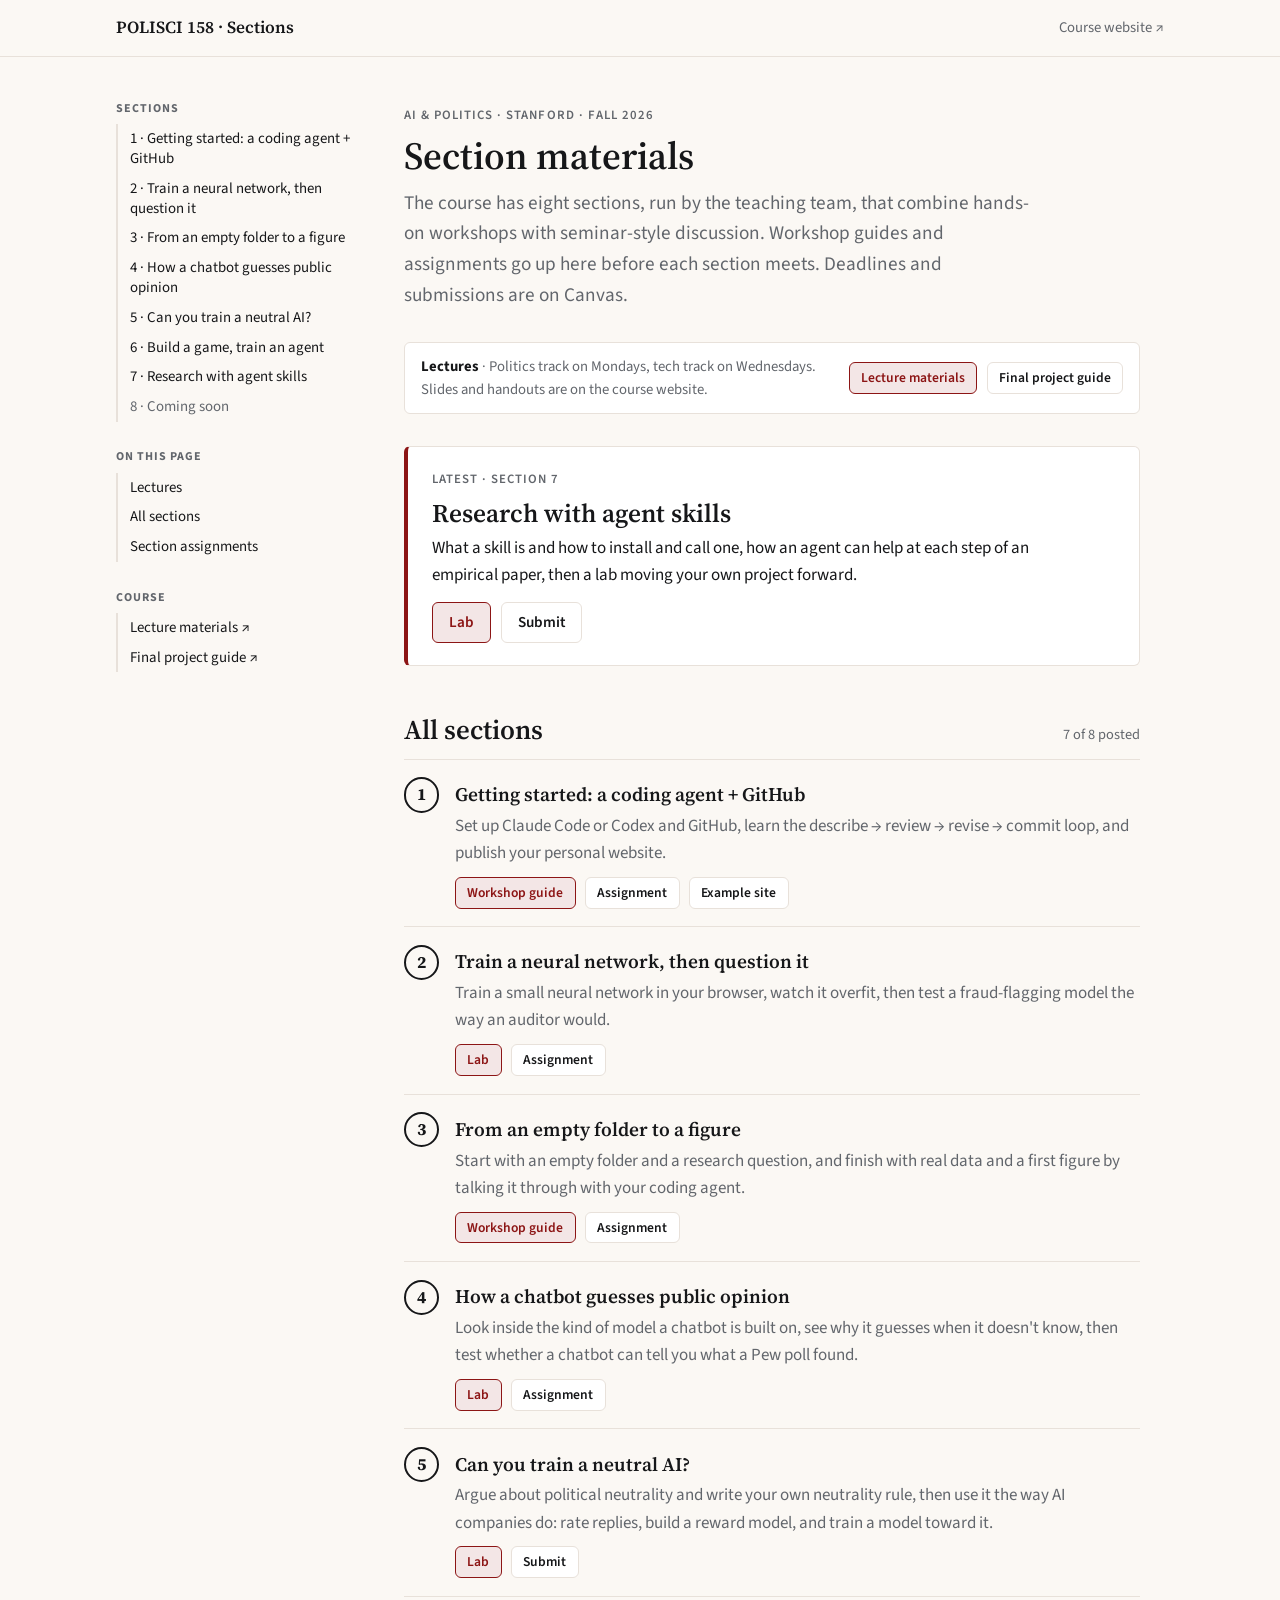
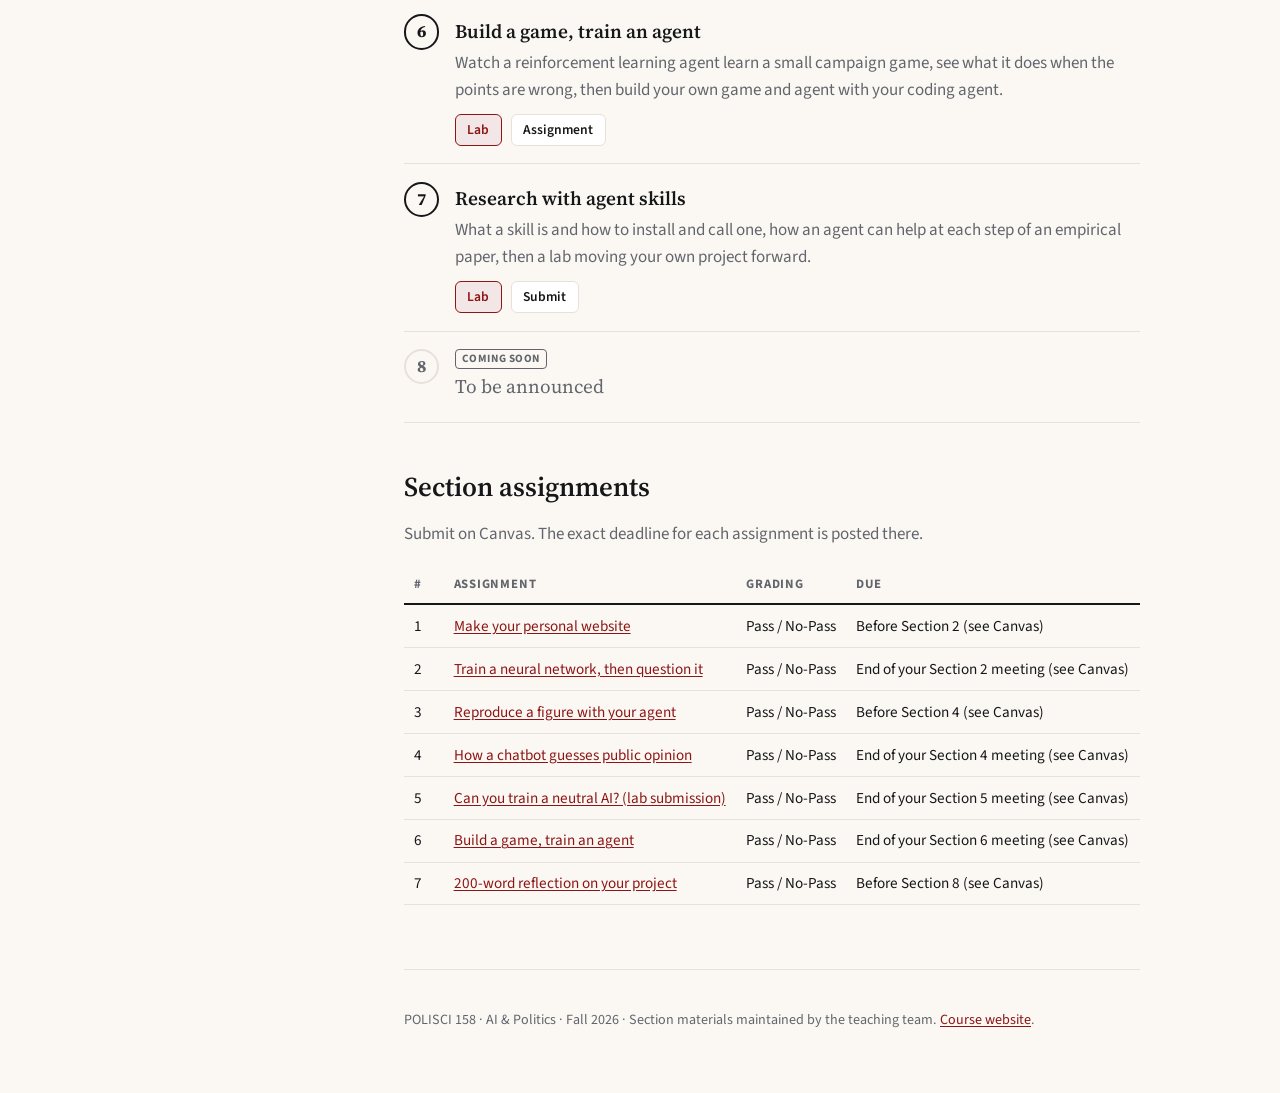
==== commit 5e39824a: "Add Section 7: research with agent skills Includes a reflection box in the Submit part (name + one a" ====
--- a/docs/index.html
+++ b/docs/index.html
@@ -30,6 +30,7 @@
       <li><a href="section-04/index.html">4 · How a chatbot guesses public opinion</a></li>
       <li><a href="section-05/index.html">5 · Can you train a neutral AI?</a></li>
       <li><a href="section-06/index.html">6 · Build a game, train an agent</a></li>
+      <li><a href="section-07/index.html">7 · Research with agent skills</a></li>
     </ul>
 
     <p class="nav-group">On this page</p>
@@ -77,6 +78,7 @@
         <li class="row"><span class="num" aria-hidden="true">4</span><div class="row-body"><h3><a href="section-04/index.html">How a chatbot guesses public opinion</a></h3></div></li>
         <li class="row"><span class="num" aria-hidden="true">5</span><div class="row-body"><h3><a href="section-05/index.html">Can you train a neutral AI?</a></h3></div></li>
         <li class="row"><span class="num" aria-hidden="true">6</span><div class="row-body"><h3><a href="section-06/index.html">Build a game, train an agent</a></h3></div></li>
+        <li class="row"><span class="num" aria-hidden="true">7</span><div class="row-body"><h3><a href="section-07/index.html">Research with agent skills</a></h3></div></li>
       </ol>
     </section>
 
@@ -93,6 +95,7 @@
             <tr><td>4</td><td><a href="section-04/assignment.html">How a chatbot guesses public opinion</a></td><td>Pass / No-Pass</td><td>End of your Section 4 meeting (see Canvas)</td></tr>
             <tr><td>5</td><td><a href="section-05/index.html#submit">Can you train a neutral AI? (lab submission)</a></td><td>Pass / No-Pass</td><td>End of your Section 5 meeting (see Canvas)</td></tr>
             <tr><td>6</td><td><a href="section-06/assignment.html">Build a game, train an agent</a></td><td>Pass / No-Pass</td><td>End of your Section 6 meeting (see Canvas)</td></tr>
+            <tr><td>7</td><td><a href="section-07/index.html#submit">200-word reflection on your project</a></td><td>Pass / No-Pass</td><td>Before Section 8 (see Canvas)</td></tr>
           </tbody>
         </table>
       </div>
